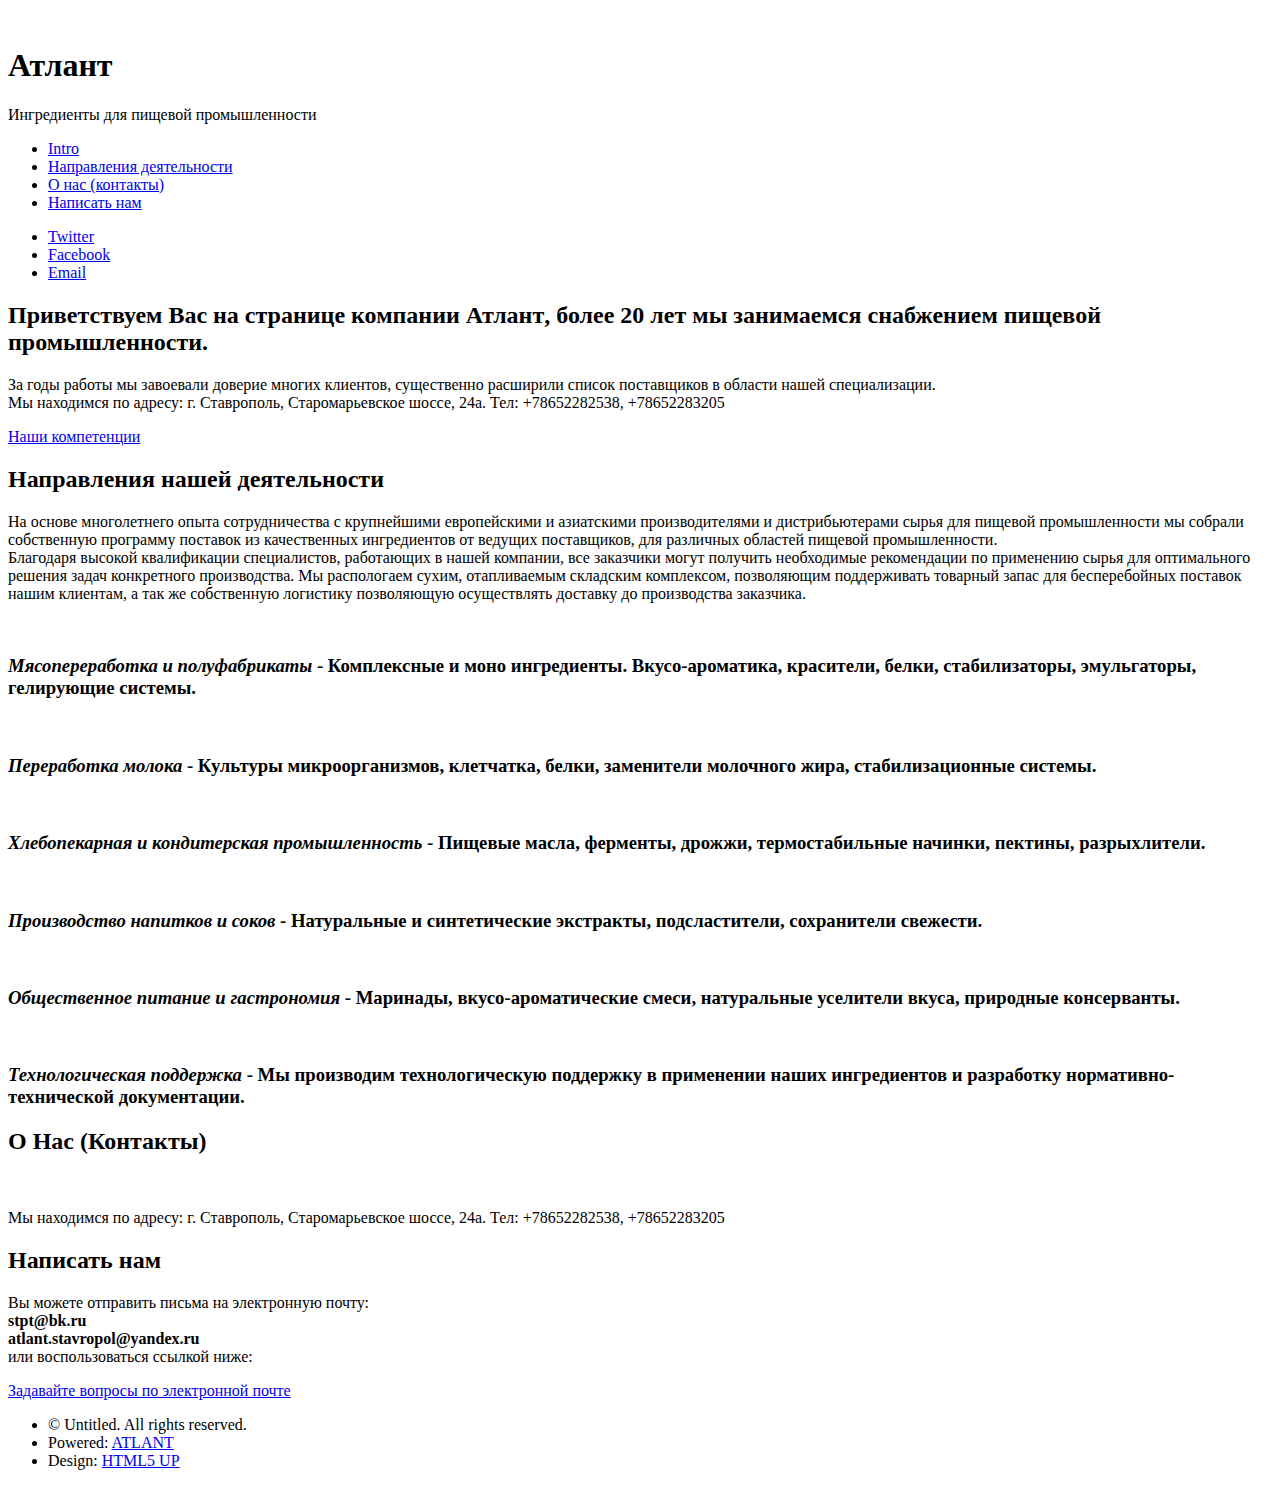
==== index.html @ 6da7e148 "update index.html_3" ====
<!DOCTYPE HTML>
<!--
	Prologue by HTML5 
-->
<html>

<head>
    <title>Атлант - специи и ингредиенты</title>
    <meta name="yandex-verification" content="48457ad0f4f4fd58" />
    <meta charset="utf-8" />	
    <meta name="viewport" content="width=device-width, initial-scale=1, user-scalable=no" />
    <link rel="stylesheet" href="assets/css/main.css" />	
</head>

<body class="is-preload">

    <!-- Header -->
    <div id="header">

        <div class="top">

            <!-- Logo -->
            <div id="logo">
                <span class="image avatar48"><img src="images/avatar.png
                    " alt="" /></span>
                <h1 id="title">Атлант</h1>
                <p>Ингредиенты для пищевой промышленности</p>
            </div>

            <!-- Nav -->
            <nav id="nav">
                <ul>
                    <li><a href="#top" id="top-link"><span class="icon solid fa-home">Intro</span></a></li>
                    <li><a href="#portfolio" id="portfolio-link"><span class="icon solid fa-th">Направления деятельности</span></a></li>
                    <li><a href="#about" id="about-link"><span class="icon solid fa-user">О нас (контакты)</span></a></li>
                    <li><a href="#contact" id="contact-link"><span class="icon solid fa-envelope">Написать нам </span></a></li>
                </ul>
            </nav>

        </div>

        <div class="bottom">

            <!-- Social Icons -->
            <ul class="icons">
                <li><a href="#" class="icon brands fa-twitter"><span class="label">Twitter</span></a></li>
                <li><a href="#" class="icon brands fa-facebook-f"><span class="label">Facebook</span></a></li>
                <li><a href="#" class="icon solid fa-envelope"><span class="label">Email</span></a></li>
            </ul>

        </div>

    </div>

    <!-- Main -->
    <div id="main">

        <!-- Intro -->
        <section id="top" class="one dark cover">
            <div class="container">

                <header>
                    <h2 class="alt">Приветствуем Вас на странице компании <strong>Атлант</strong>, более 20 лет мы занимаемся снабжением пищевой промышленности. <br /> </h2>
                    <p>За годы работы мы завоевали доверие многих клиентов, существенно расширили список поставщиков в области нашей специализации.<br /> Мы находимся по адресу: г. Ставрополь, Старомарьевское шоссе, 24а. Тел: +78652282538, +78652283205 </p>
                </header>

                <footer>
                    <a href="#portfolio" class="button scrolly">Наши компетенции</a>
                </footer>

            </div>
        </section>

        <!-- Portfolio -->
        <section id="portfolio" class="two">
            <div class="container">

                <header>
                    <h2>Направления нашей деятельности</h2>
                </header>

                <p>На основе многолетнего опыта сотрудничества с крупнейшими европейскими и азиатскими производителями и дистрибьютерами сырья для пищевой промышленности мы собрали собственную программу поставок из качественных ингредиентов от ведущих поставщиков,
                    для различных областей пищевой промышленности.<br /> Благодаря высокой квалификации специалистов, работающих в нашей компании, все заказчики могут получить необходимые рекомендации по применению сырья для оптимального решения задач
                    конкретного производства. Мы распологаем сухим, отапливаемым складским комплексом, позволяющим поддерживать товарный запас для бесперебойных поставок нашим клиентам, а так же собственную логистику позволяющую осуществлять доставку
                    до производства заказчика.
                </p>

                <div class="row">
                    <div class="col-4 col-12-mobile">
                        <article class="item">
                            <a href="#" class="image fit"><img src="images/pic02.jpg" alt="" /></a>
                            <header>
                                <h3><i> <b>Мясопереработка и полуфабрикаты </b></i> - Комплексные и моно ингредиенты. Вкусо-ароматика, красители, белки, стабилизаторы, эмульгаторы, гелирующие системы.</h3>
                            </header>
                        </article>
                        <article class="item">
                            <a href="#" class="image fit"><img src="images/pic03.png" alt="" /></a>
                            <header>
                                <h3><i> <b>Переработка молока </b></i> - Культуры микроорганизмов, клетчатка, белки, заменители молочного жира, стабилизационные системы.</h3>
                            </header>
                        </article>
                    </div>
                    <div class="col-4 col-12-mobile">
                        <article class="item">
                            <a href="#" class="image fit"><img src="images/pic04.jpg" alt="" /></a>
                            <header>
                                <h3><i> <b>Хлебопекарная и кондитерская промышленность </b></i> - Пищевые масла, ферменты, дрожжи, термостабильные начинки, пектины, разрыхлители.</h3>
                            </header>
                        </article>
                        <article class="item">
                            <a href="#" class="image fit"><img src="images/pic05.jpg" alt="" /></a>
                            <header>
                                <h3><i> <b>Производство напитков и соков</b></i> - Натуральные и синтетические экстракты, подсластители, сохранители свежести.</h3>
                            </header>
                        </article>
                    </div>
                    <div class="col-4 col-12-mobile">
                        <article class="item">
                            <a href="#" class="image fit"><img src="images/pic06.jpg" alt="" /></a>
                            <header>
                                <h3><i> <b>Общественное питание и гастрономия</b></i> - Маринады, вкусо-ароматические смеси, натуральные уселители вкуса, природные консерванты.</h3>
                            </header>
                        </article>
                        <article class="item">
                            <a href="#" class="image fit"><img src="images/pic07.jpg" alt="" /></a>
                            <header>
                                <h3><i> <b>Технологическая поддержка </b></i> - Мы производим технологическую поддержку в применении наших ингредиентов и разработку нормативно-технической документации.</h3>
                            </header>
                        </article>
                    </div>
                </div>

            </div>
        </section>

        <!-- About Me -->
        <section id="about" class="three">
            <div class="container">

                <header>
                    <h2>О Нас (Контакты)</h2>
                </header>

                <a href="#" class="image featured"><img src="images/pic08.png" alt="" /></a>

                <p>Мы находимся по адресу: г. Ставрополь, Старомарьевское шоссе, 24а. Тел: +78652282538, +78652283205 </p>

            </div>
        </section>

        <!-- Contact -->
        <section id="contact" class="four">
            <div class="container">

                <header>
                    <h2>Написать нам </h2>
                </header>

                <p>Вы можете отправить письма на электронную почту: <br /> <strong>stpt@bk.ru</strong> <br />
                    <strong>atlant.stavropol@yandex.ru</strong> <br /> или воспользоваться ссылкой ниже:
                </p>

                <body>
                    <p><a href="mailto:atlant.stavropol@yandex.ru">Задавайте вопросы по электронной почте</a></p>
                </body>
            </div>
        </section>

    </div>

    <!-- Footer -->
    <div id="footer">

        <!-- Copyright -->
        <ul class="copyright">
            <li>&copy; Untitled. All rights reserved.</li>
            <li>Powered: <a href="mailto:atlant.stavropol@yandex.ru">ATLANT</a></li>
            <li>Design: <a href="http://html5up.net">HTML5 UP</a></li>
        </ul>

    </div>

    <!-- Scripts -->
    <script src="assets/js/jquery.min.js"></script>
    <script src="assets/js/jquery.scrolly.min.js"></script>
    <script src="assets/js/jquery.scrollex.min.js"></script>
    <script src="assets/js/browser.min.js"></script>
    <script src="assets/js/breakpoints.min.js"></script>
    <script src="assets/js/util.js"></script>
    <script src="assets/js/main.js"></script>

</body>

</html>
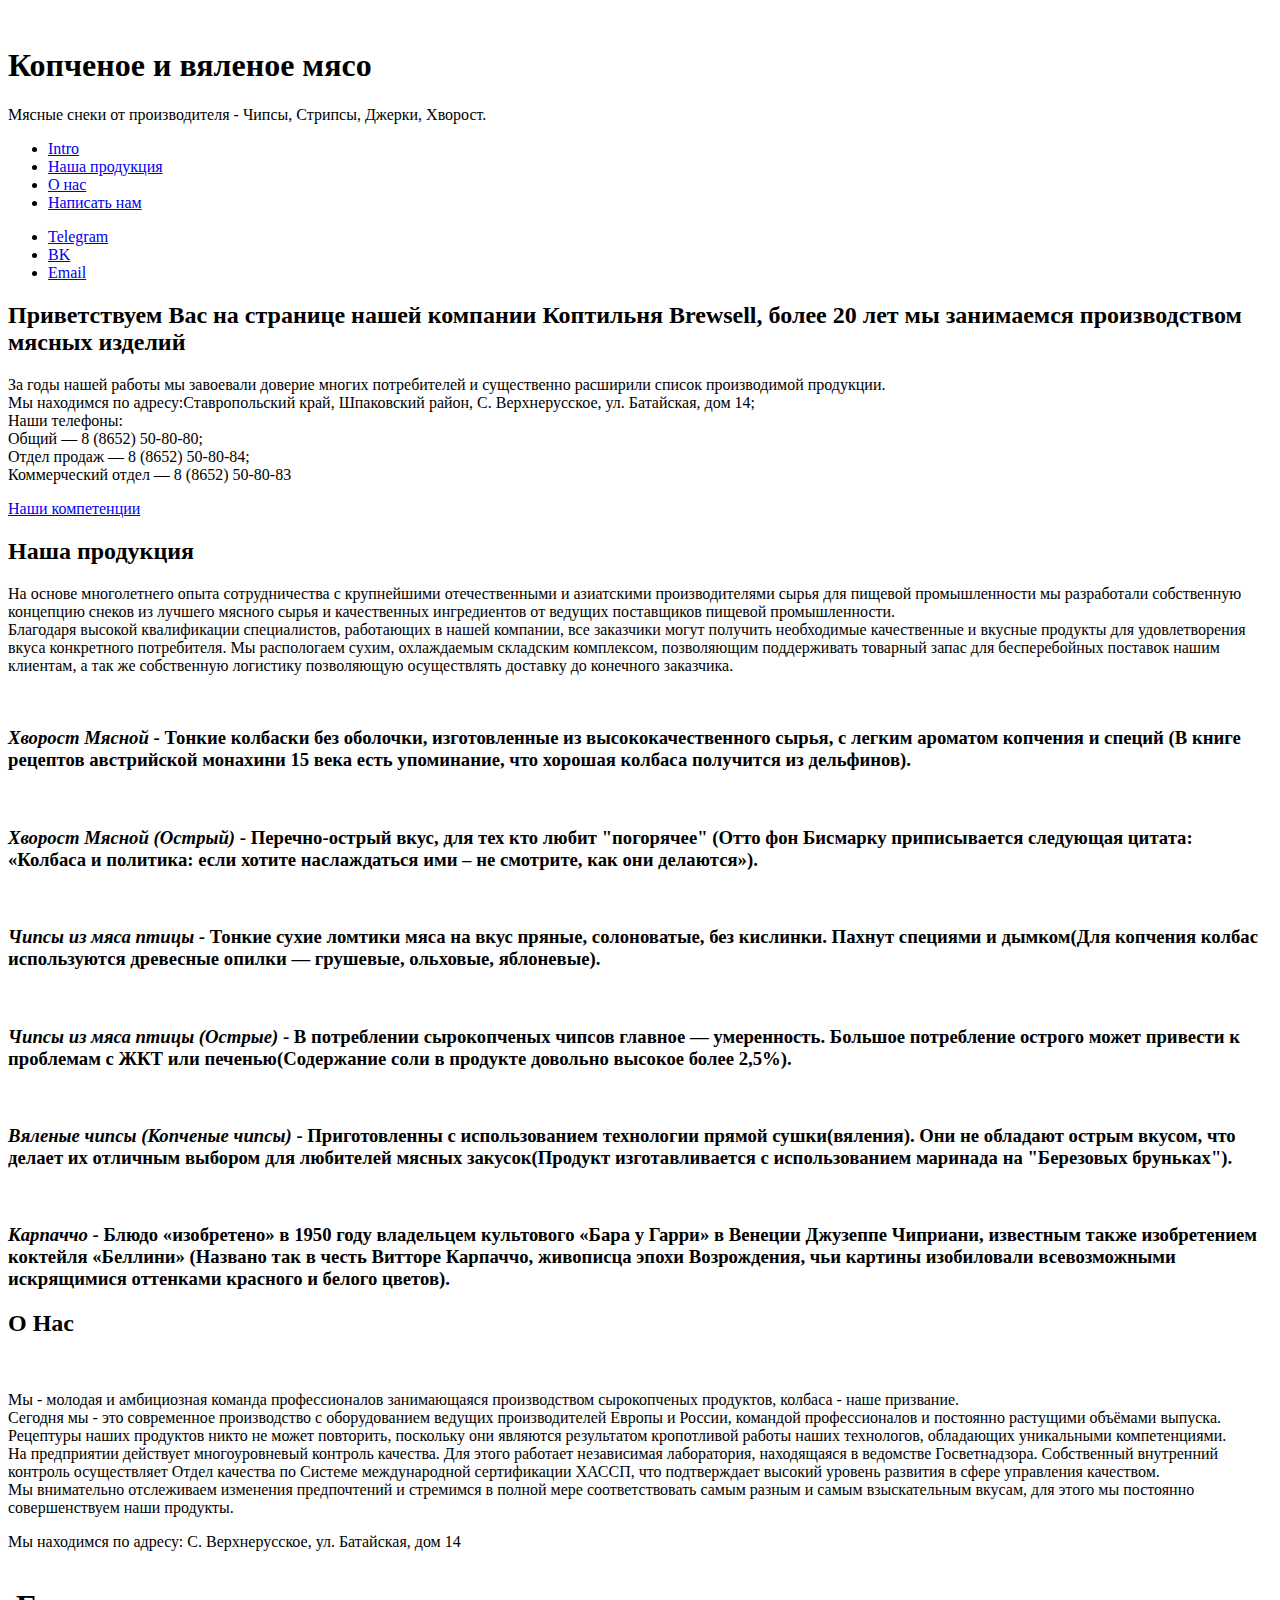
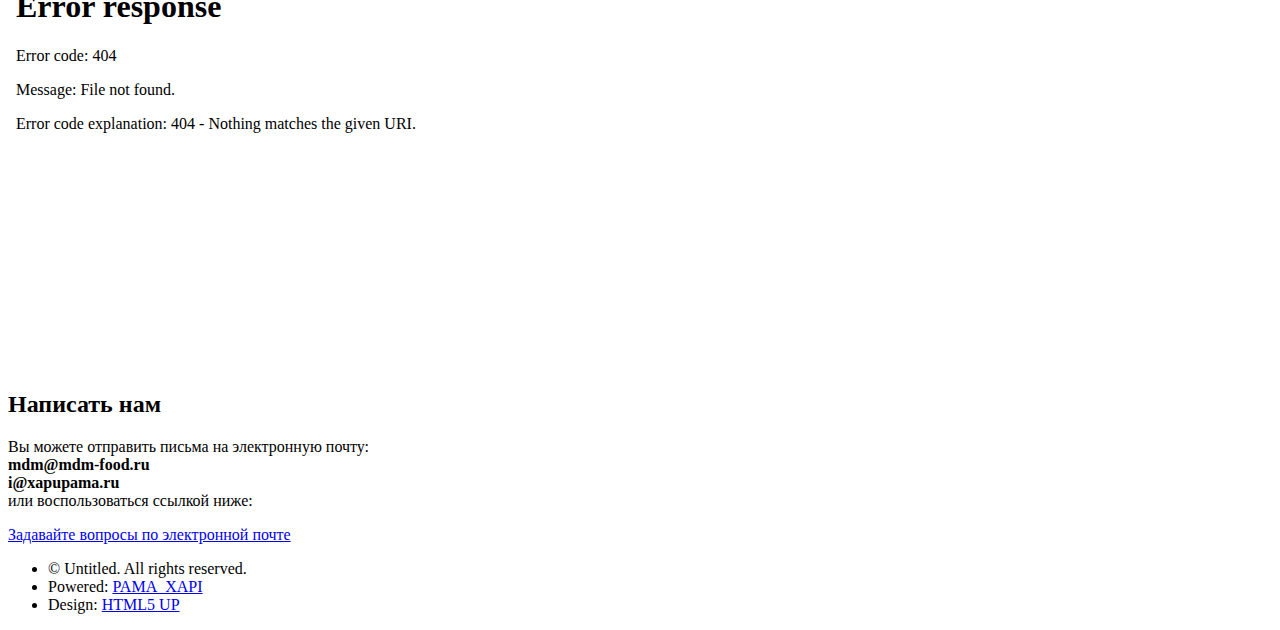
==== commit d42ed971: "123" ====
--- a/index.html
+++ b/index.html
@@ -5,7 +5,8 @@
 <html>
 
 <head>
-    <title>Атлант - специи и ингредиенты</title>
+    <title>Мясные снеки от производителя - Чипсы, Стрипсы, Джерки, Хворост. 
+    </title>
     <meta name="yandex-verification" content="48457ad0f4f4fd58" />
     <meta charset="utf-8" />	
     <meta name="viewport" content="width=device-width, initial-scale=1, user-scalable=no" />
@@ -21,18 +22,16 @@
 
             <!-- Logo -->
             <div id="logo">
-                <span class="image avatar48"><img src="images/avatar.png
-                    " alt="" /></span>
-                <h1 id="title">Атлант</h1>
-                <p>Ингредиенты для пищевой промышленности</p>
-            </div>
-
+                <span class="image avatar48"><img src="images/avatar.jpeg" alt="" /></span>
+                <h1 id="title">Копченое и вяленое мясо</h1>
+                <p>Мясные снеки от производителя - Чипсы, Стрипсы, Джерки, Хворост.</p>
+            </div>
             <!-- Nav -->
             <nav id="nav">
                 <ul>
                     <li><a href="#top" id="top-link"><span class="icon solid fa-home">Intro</span></a></li>
-                    <li><a href="#portfolio" id="portfolio-link"><span class="icon solid fa-th">Направления деятельности</span></a></li>
-                    <li><a href="#about" id="about-link"><span class="icon solid fa-user">О нас (контакты)</span></a></li>
+                    <li><a href="#portfolio" id="portfolio-link"><span class="icon solid fa-th">Наша продукция</span></a></li>
+                    <li><a href="#about" id="about-link"><span class="icon solid fa-user">О нас</span></a></li>
                     <li><a href="#contact" id="contact-link"><span class="icon solid fa-envelope">Написать нам </span></a></li>
                 </ul>
             </nav>
@@ -43,8 +42,8 @@
 
             <!-- Social Icons -->
             <ul class="icons">
-                <li><a href="#" class="icon brands fa-twitter"><span class="label">Twitter</span></a></li>
-                <li><a href="#" class="icon brands fa-facebook-f"><span class="label">Facebook</span></a></li>
+                <li><a href="#" class="icon brands fa-twitter"><span class="label">Telegram</span></a></li>
+                <li><a href="#" class="icon brands fa-facebook-f"><span class="label">BK</span></a></li>
                 <li><a href="#" class="icon solid fa-envelope"><span class="label">Email</span></a></li>
             </ul>
 
@@ -60,8 +59,12 @@
             <div class="container">
 
                 <header>
-                    <h2 class="alt">Приветствуем Вас на странице компании <strong>Атлант</strong>, более 20 лет мы занимаемся снабжением пищевой промышленности. <br /> </h2>
-                    <p>За годы работы мы завоевали доверие многих клиентов, существенно расширили список поставщиков в области нашей специализации.<br /> Мы находимся по адресу: г. Ставрополь, Старомарьевское шоссе, 24а. Тел: +78652282538, +78652283205 </p>
+                    <h2 class="alt">Приветствуем Вас на странице нашей компании <strong>Коптильня Brewsell</strong>, более 20 лет мы занимаемся производством мясных изделий <br /> </h2>
+                    <p>За годы нашей работы мы завоевали доверие многих потребителей и существенно расширили список производимой продукции.<br /> Мы находимся по адресу:Ставропольский край, Шпаковский район, С. Верхнерусское, ул. Батайская, дом 14;  
+                        <br> Наши телефоны: 
+                        <br> Общий — 8 (8652) 50-80-80; 
+                        <br> Отдел продаж — 8 (8652) 50-80-84; 
+                        <br> Коммерческий отдел — 8 (8652) 50-80-83 </p>
                 </header>
 
                 <footer>
@@ -76,55 +79,56 @@
             <div class="container">
 
                 <header>
-                    <h2>Направления нашей деятельности</h2>
-                </header>
-
-                <p>На основе многолетнего опыта сотрудничества с крупнейшими европейскими и азиатскими производителями и дистрибьютерами сырья для пищевой промышленности мы собрали собственную программу поставок из качественных ингредиентов от ведущих поставщиков,
-                    для различных областей пищевой промышленности.<br /> Благодаря высокой квалификации специалистов, работающих в нашей компании, все заказчики могут получить необходимые рекомендации по применению сырья для оптимального решения задач
-                    конкретного производства. Мы распологаем сухим, отапливаемым складским комплексом, позволяющим поддерживать товарный запас для бесперебойных поставок нашим клиентам, а так же собственную логистику позволяющую осуществлять доставку
-                    до производства заказчика.
+                    <h2>Наша продукция</h2>
+                </header>
+
+                <p>На основе многолетнего опыта сотрудничества с крупнейшими отечественными и азиатскими производителями сырья для пищевой промышленности мы разработали собственную концепцию снеков из лучшего мясного сырья и  
+                    качественных ингредиентов от ведущих поставщиков пищевой промышленности.<br /> Благодаря высокой квалификации специалистов, работающих в нашей компании, все заказчики могут получить необходимые качественные и вкусные продукты для удовлетворения вкуса
+                    конкретного потребителя. Мы распологаем сухим, охлаждаемым складским комплексом, позволяющим поддерживать товарный запас для бесперебойных поставок нашим клиентам, а так же собственную логистику позволяющую осуществлять доставку
+                    до конечного заказчика.
                 </p>
 
                 <div class="row">
                     <div class="col-4 col-12-mobile">
                         <article class="item">
-                            <a href="#" class="image fit"><img src="images/pic02.jpg" alt="" /></a>
-                            <header>
-                                <h3><i> <b>Мясопереработка и полуфабрикаты </b></i> - Комплексные и моно ингредиенты. Вкусо-ароматика, красители, белки, стабилизаторы, эмульгаторы, гелирующие системы.</h3>
-                            </header>
-                        </article>
-                        <article class="item">
-                            <a href="#" class="image fit"><img src="images/pic03.png" alt="" /></a>
-                            <header>
-                                <h3><i> <b>Переработка молока </b></i> - Культуры микроорганизмов, клетчатка, белки, заменители молочного жира, стабилизационные системы.</h3>
+                            <a href="#" class="image fit"><img src="images/pic02.jpeg" alt="" /></a>
+                            <header>
+                                <h3><i> <b>Хворост Мясной </b></i> - Тонкие колбаски без оболочки, изготовленные из высококачественного сырья, с легким ароматом копчения и специй (В книге рецептов австрийской монахини 15 века есть упоминание, что хорошая колбаса получится из дельфинов).</h3>
+                            </header>
+                        </article>
+                        <article class="item">
+                            <a href="#" class="image fit"><img src="images/pic03.jpeg" alt="" /></a>
+                            <header>
+                                <h3><i> <b>Хворост Мясной (Острый)</b></i> - Перечно-острый вкус, для тех кто любит "погорячее" (Отто фон Бисмарку приписывается следующая цитата: «Колбаса и политика: если хотите наслаждаться ими – не смотрите, как они делаются»).</h3>
                             </header>
                         </article>
                     </div>
                     <div class="col-4 col-12-mobile">
                         <article class="item">
-                            <a href="#" class="image fit"><img src="images/pic04.jpg" alt="" /></a>
-                            <header>
-                                <h3><i> <b>Хлебопекарная и кондитерская промышленность </b></i> - Пищевые масла, ферменты, дрожжи, термостабильные начинки, пектины, разрыхлители.</h3>
-                            </header>
-                        </article>
-                        <article class="item">
-                            <a href="#" class="image fit"><img src="images/pic05.jpg" alt="" /></a>
-                            <header>
-                                <h3><i> <b>Производство напитков и соков</b></i> - Натуральные и синтетические экстракты, подсластители, сохранители свежести.</h3>
+                            <a href="#" class="image fit"><img src="images/pic04.jpeg" alt="" /></a>
+                            <header>
+                                <h3><i> <b>Чипсы из мяса птицы </b></i> - Тонкие сухие ломтики мяса на вкус пряные, солоноватые, без кислинки. Пахнут специями и дымком(Для копчения колбас используются древесные опилки — грушевые, ольховые, яблоневые).
+</h3>
+                            </header>
+                        </article>
+                        <article class="item">
+                            <a href="#" class="image fit"><img src="images/pic05.jpeg" alt="" /></a>
+                            <header>
+                                <h3><i> <b>Чипсы из мяса птицы (Острые)</b></i> - В потреблении сырокопченых чипсов главное — умеренность. Большое потребление острого может привести к проблемам с ЖКТ или печенью(Содержание соли в продукте довольно высокое более 2,5%).</h3>
                             </header>
                         </article>
                     </div>
                     <div class="col-4 col-12-mobile">
                         <article class="item">
-                            <a href="#" class="image fit"><img src="images/pic06.jpg" alt="" /></a>
-                            <header>
-                                <h3><i> <b>Общественное питание и гастрономия</b></i> - Маринады, вкусо-ароматические смеси, натуральные уселители вкуса, природные консерванты.</h3>
+                            <a href="#" class="image fit"><img src="images/pic06.jpeg" alt="" /></a>
+                            <header>
+                                <h3><i> <b>Вяленые чипсы (Копченые чипсы)</b></i> - Приготовленны с использованием технологии прямой сушки(вяления). Они не обладают острым вкусом, что делает их отличным выбором для любителей мясных закусок(Продукт изготавливается с использованием маринада на "Березовых бруньках").</h3>
                             </header>
                         </article>
                         <article class="item">
                             <a href="#" class="image fit"><img src="images/pic07.jpg" alt="" /></a>
                             <header>
-                                <h3><i> <b>Технологическая поддержка </b></i> - Мы производим технологическую поддержку в применении наших ингредиентов и разработку нормативно-технической документации.</h3>
+                                <h3><i> <b>Карпаччо </b></i> - Блюдо «изобретено» в 1950 году владельцем культового «Бара у Гарри» в Венеции Джузеппе Чиприани, известным также изобретением коктейля «Беллини» (Hазвано так в честь Витторе Карпаччо, живописца эпохи Возрождения, чьи картины изобиловали всевозможными искрящимися оттенками красного и белого цветов).</h3>
                             </header>
                         </article>
                     </div>
@@ -138,13 +142,24 @@
             <div class="container">
 
                 <header>
-                    <h2>О Нас (Контакты)</h2>
-                </header>
-
-                <a href="#" class="image featured"><img src="images/pic08.png" alt="" /></a>
-
-                <p>Мы находимся по адресу: г. Ставрополь, Старомарьевское шоссе, 24а. Тел: +78652282538, +78652283205 </p>
-
+                    <h2>О Нас</h2>
+                </header>
+
+                <a href="#" class="image featured"><img src="images/pic08.jpeg" alt="" /></a>
+
+                <p>Мы - молодая и амбициозная команда профессионалов занимающаяся производством сырокопченых продуктов, колбаса - наше призвание.
+                    <br /> Сегодня мы - это современное производство с оборудованием ведущих производителей Европы и России, командой профессионалов
+                    и постоянно растущими объёмами выпуска. Рецептуры наших продуктов никто не может повторить, поскольку они являются
+                    результатом кропотливой работы наших технологов, обладающих уникальными компетенциями.
+                    <br /> На предприятии действует многоуровневый контроль качества. Для этого работает независимая лаборатория, находящаяся в ведомстве Госветнадзора.
+                    Собственный внутренний контроль осуществляет Отдел качества по Системе международной сертификации ХАССП, что подтверждает высокий уровень
+                    развития в сфере управления качеством.
+                    <br /> Мы внимательно отслеживаем изменения предпочтений и стремимся в полной мере соответствовать самым разным и самым взыскательным вкусам,
+                    для этого мы постоянно совершенствуем наши продукты.
+                </p>
+                 <p>Мы находимся по адресу: С. Верхнерусское, ул. Батайская, дом 14</p>
+		<!-- link to map -->  
+                <iframe src="images/pic09.png" width="560" height="400" frameborder="0"></iframe>
             </div>
         </section>
 
@@ -156,12 +171,12 @@
                     <h2>Написать нам </h2>
                 </header>
 
-                <p>Вы можете отправить письма на электронную почту: <br /> <strong>stpt@bk.ru</strong> <br />
-                    <strong>atlant.stavropol@yandex.ru</strong> <br /> или воспользоваться ссылкой ниже:
+                <p>Вы можете отправить письма на электронную почту: <br /> <strong>mdm@mdm-food.ru</strong> <br />
+                    <strong>i@xapupama.ru</strong> <br /> или воспользоваться ссылкой ниже:
                 </p>
 
                 <body>
-                    <p><a href="mailto:atlant.stavropol@yandex.ru">Задавайте вопросы по электронной почте</a></p>
+                    <p><a href="mailto:i@xapupama.ru">Задавайте вопросы по электронной почте</a></p>
                 </body>
             </div>
         </section>
@@ -174,7 +189,7 @@
         <!-- Copyright -->
         <ul class="copyright">
             <li>&copy; Untitled. All rights reserved.</li>
-            <li>Powered: <a href="mailto:atlant.stavropol@yandex.ru">ATLANT</a></li>
+            <li>Powered: <a href="mailto:i@xapupama.ru">PAMA_XAPI</a></li>
             <li>Design: <a href="http://html5up.net">HTML5 UP</a></li>
         </ul>
 
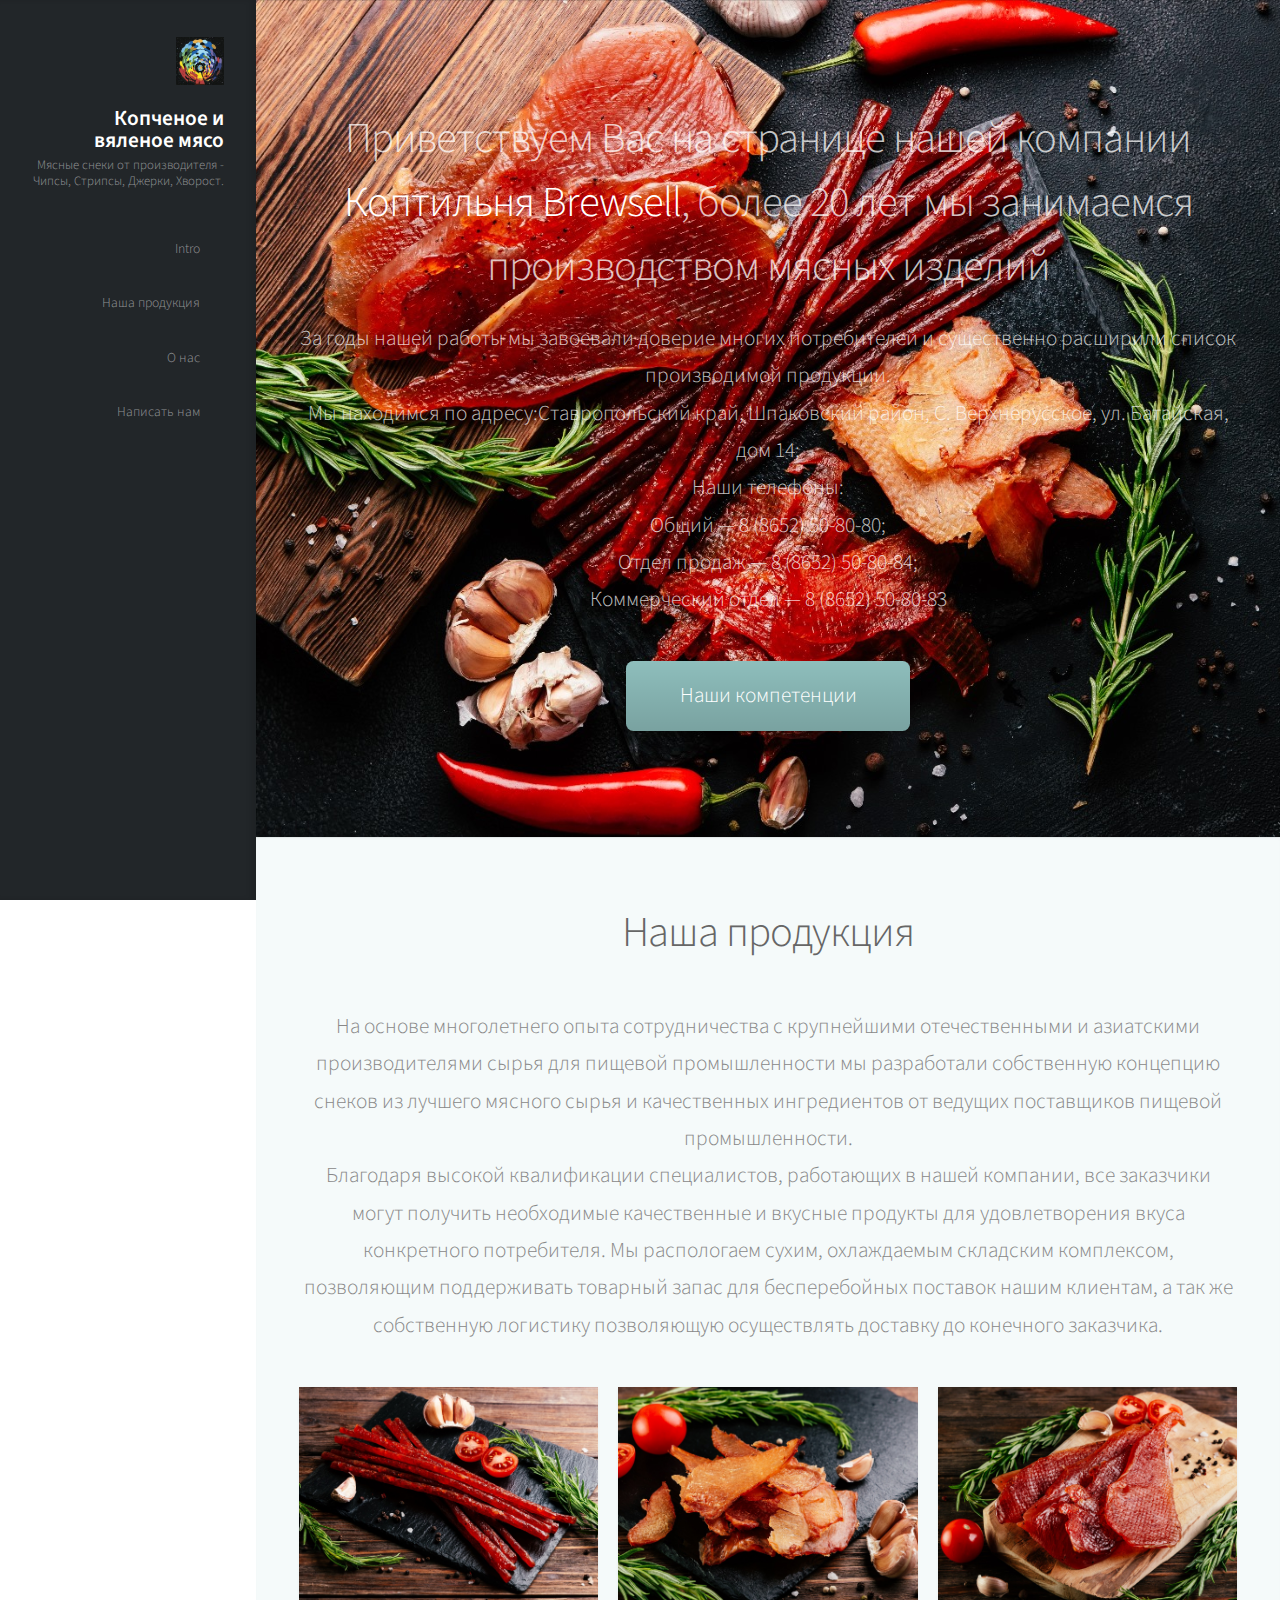
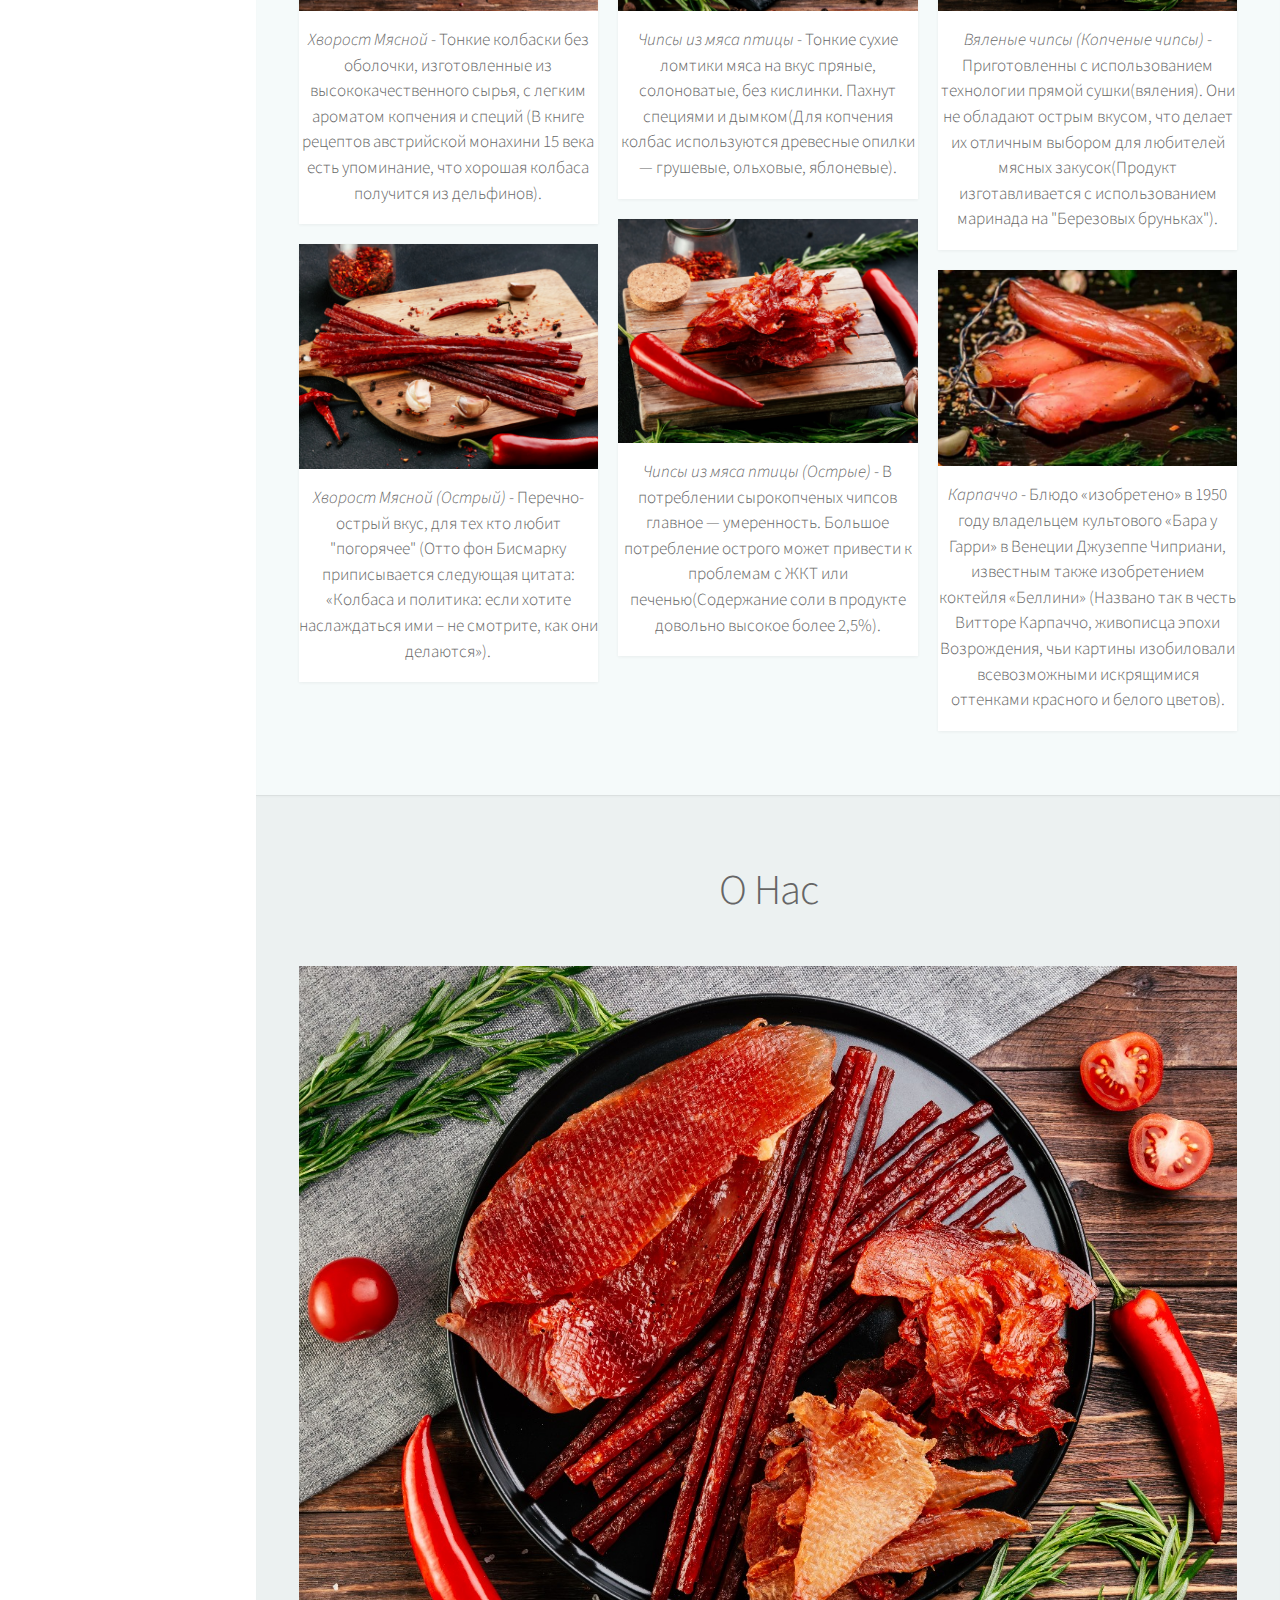
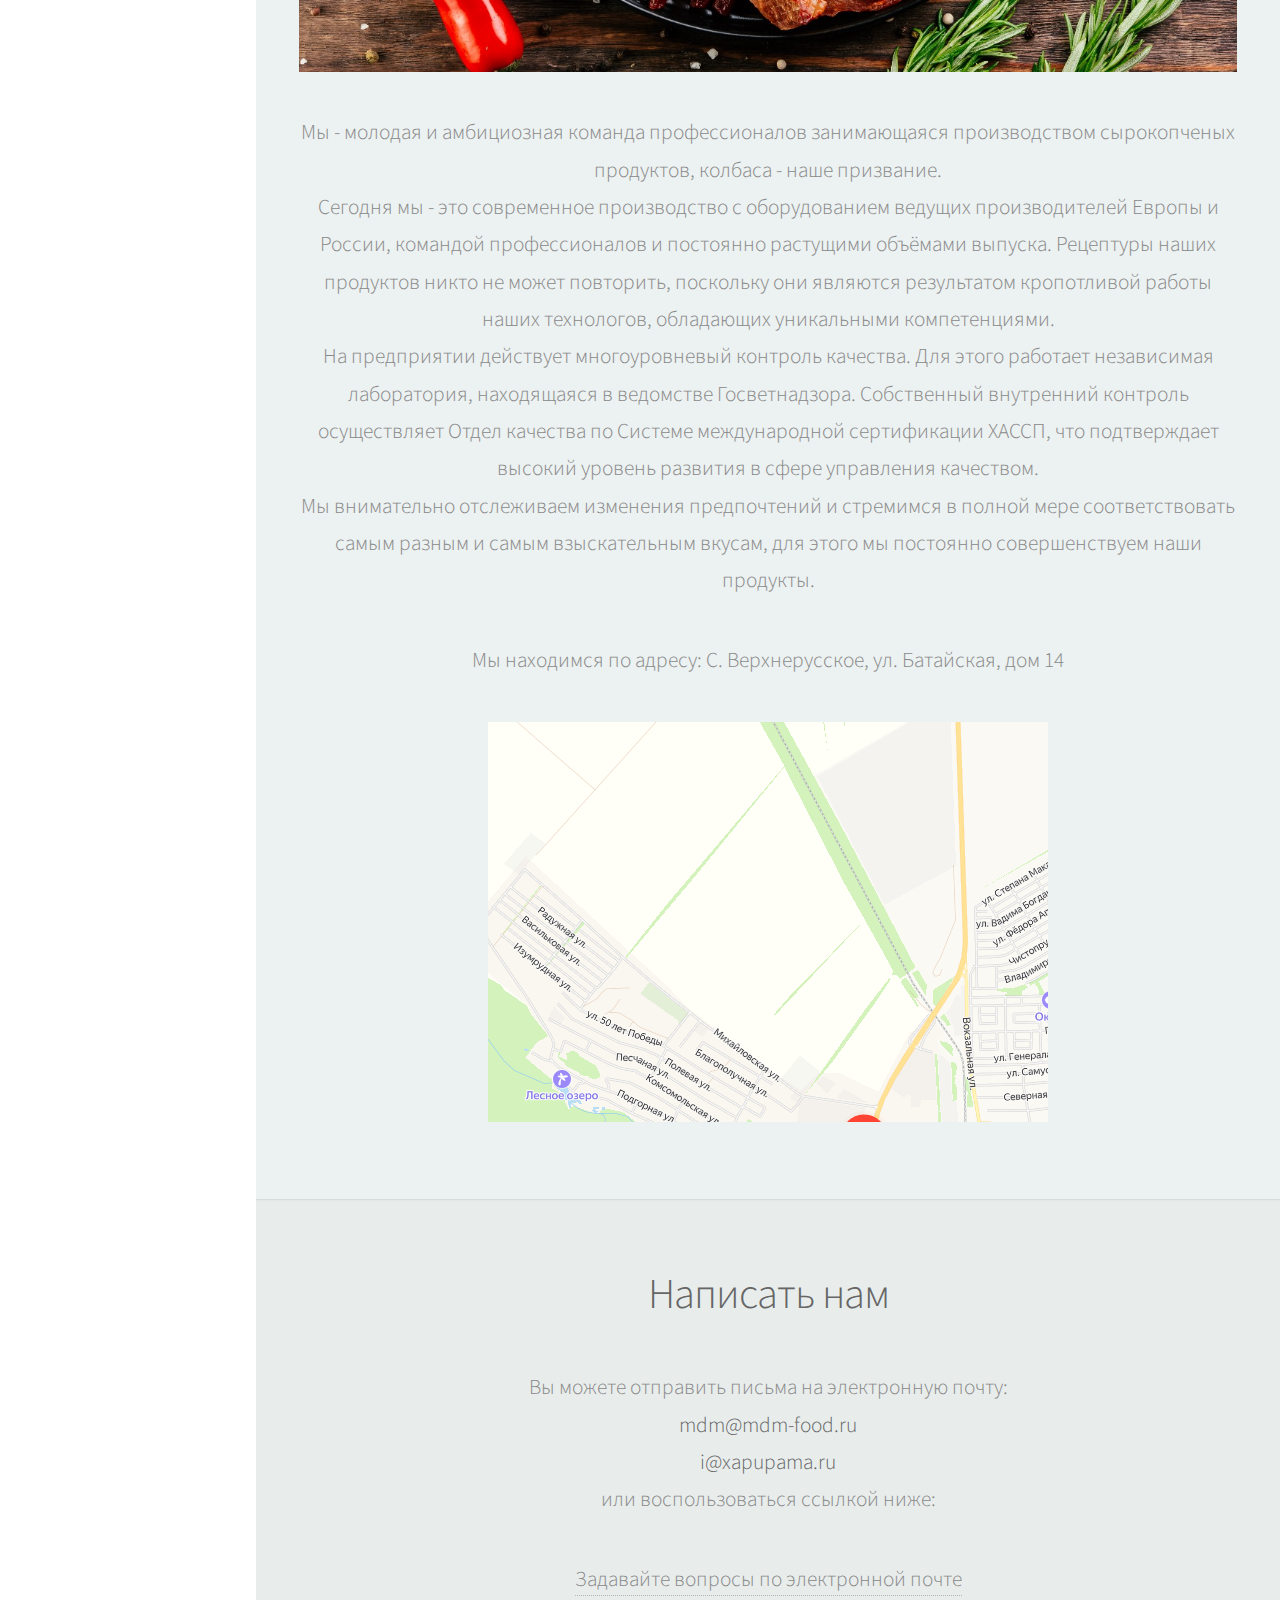
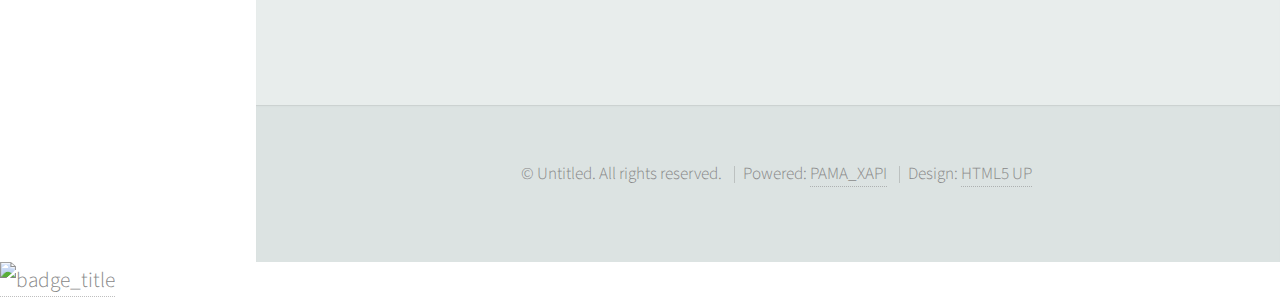
==== commit 43abc0fd: "telegram" ====
--- a/index.html
+++ b/index.html
@@ -42,7 +42,7 @@
 
             <!-- Social Icons -->
             <ul class="icons">
-                <li><a href="#" class="icon brands fa-twitter"><span class="label">Telegram</span></a></li>
+                <li><a href="#" class="icon brands fa-telegram"><span class="label">Telegram</span></a></li>
                 <li><a href="#" class="icon brands fa-facebook-f"><span class="label">BK</span></a></li>
                 <li><a href="#" class="icon solid fa-envelope"><span class="label">Email</span></a></li>
             </ul>
@@ -199,7 +199,9 @@
     <script src="assets/js/jquery.min.js"></script>
     <script src="assets/js/jquery.scrolly.min.js"></script>
     <script src="assets/js/jquery.scrollex.min.js"></script>
-    <script src="assets/js/browser.min.js"></script>
+    <script src="assets/js/browser.min.js"></script><a href="https://marketplace.visualstudio.com/items?itemName=publishername.extensionname">
+        <img src="https://vsmarketplacebadges.dev/badge_title/publishername.extensionname.svg" alt="badge_title">
+    </a>
     <script src="assets/js/breakpoints.min.js"></script>
     <script src="assets/js/util.js"></script>
     <script src="assets/js/main.js"></script>
--- a/assets/css/main.css
+++ b/assets/css/main.css
@@ -0,0 +1,2633 @@
+@import url("fontawesome-all.min.css");
+@import url("https://fonts.googleapis.com/css?family=Source+Sans+Pro:300,300italic,400,600");
+
+/*
+	Prologue by HTML5 UP
+	html5up.net | @ajlkn
+	Free for personal and commercial use under the CCA 3.0 license (html5up.net/license)
+*/
+
+html, body, div, span, applet, object,
+iframe, h1, h2, h3, h4, h5, h6, p, blockquote,
+pre, a, abbr, acronym, address, big, cite,
+code, del, dfn, em, img, ins, kbd, q, s, samp,
+small, strike, strong, sub, sup, tt, var, b,
+u, i, center, dl, dt, dd, ol, ul, li, fieldset,
+form, label, legend, table, caption, tbody,
+tfoot, thead, tr, th, td, article, aside,
+canvas, details, embed, figure, figcaption,
+footer, header, hgroup, menu, nav, output, ruby,
+section, summary, time, mark, audio, video {
+	margin: 0;
+	padding: 0;
+	border: 0;
+	font-size: 100%;
+	font: inherit;
+	vertical-align: baseline;}
+
+article, aside, details, figcaption, figure,
+footer, header, hgroup, menu, nav, section {
+	display: block;}
+
+body {
+	line-height: 1;
+}
+
+ol, ul {
+	list-style: none;
+}
+
+blockquote, q {
+	quotes: none;
+}
+
+	blockquote:before, blockquote:after, q:before, q:after {
+		content: '';
+		content: none;
+	}
+
+table {
+	border-collapse: collapse;
+	border-spacing: 0;
+}
+
+body {
+	-webkit-text-size-adjust: none;
+}
+
+mark {
+	background-color: transparent;
+	color: inherit;
+}
+
+input::-moz-focus-inner {
+	border: 0;
+	padding: 0;
+}
+
+input, select, textarea {
+	-moz-appearance: none;
+	-webkit-appearance: none;
+	-ms-appearance: none;
+	appearance: none;
+}
+
+/* Basic */
+
+	html {
+		box-sizing: border-box;
+	}
+
+	*, *:before, *:after {
+		box-sizing: inherit;
+	}
+
+	body {
+		background: #fff;
+		font-family: 'Source Sans Pro', sans-serif;
+		font-size: 19pt;
+		font-weight: 300;
+		line-height: 1.75em;
+		color: #888;
+	}
+
+		body.is-preload *, body.is-preload *:before, body.is-preload *:after {
+			-moz-animation: none !important;
+			-webkit-animation: none !important;
+			-ms-animation: none !important;
+			animation: none !important;
+			-moz-transition: none !important;
+			-webkit-transition: none !important;
+			-ms-transition: none !important;
+			transition: none !important;
+		}
+
+	input, textarea, select {
+		font-family: 'Source Sans Pro', sans-serif;
+		font-size: 19pt;
+		font-weight: 300;
+		line-height: 1.75em;
+		color: #888;
+	}
+
+	h1, h2, h3, h4, h5, h6 {
+		font-weight: 300;
+		color: #666;
+		line-height: 1.5em;
+	}
+
+	h1 a, h2 a, h3 a, h4 a, h5 a, h6 a {
+		color: inherit;
+		text-decoration: none;
+	}
+
+		h1 a strong, h2 a strong, h3 a strong, h4 a strong, h5 a strong, h6 a strong {
+			color: #333;
+		}
+
+	h2 {
+		font-size: 2em;
+		letter-spacing: -1px;
+	}
+
+		h2.alt {
+			color: #888;
+		}
+
+			h2.alt strong {
+				color: #666;
+			}
+
+	h3 {
+		font-size: 1.5em;
+	}
+
+	header {
+		margin: 0 0 2em 0;
+	}
+
+		header > p {
+			margin: 1em 0 0 0;
+		}
+
+	footer {
+		margin: 2em 0 0 0;
+	}
+
+	strong, b {
+		font-weight: 300;
+		color: #666;
+	}
+
+	em, i {
+		font-style: italic;
+	}
+
+	a {
+		text-decoration: none;
+		color: inherit;
+		border-bottom: dotted 1px rgba(128, 128, 128, 0.5);
+		-moz-transition: color 0.35s ease-in-out, border-bottom-color 0.35s ease-in-out;
+		-webkit-transition: color 0.35s ease-in-out, border-bottom-color 0.35s ease-in-out;
+		-ms-transition: color 0.35s ease-in-out, border-bottom-color 0.35s ease-in-out;
+		transition: color 0.35s ease-in-out, border-bottom-color 0.35s ease-in-out;
+		outline: 0;
+	}
+
+		a:hover {
+			color: #E27689;
+			border-bottom-color: rgba(255, 255, 255, 0);
+		}
+
+	sub {
+		position: relative;
+		top: 0.5em;
+		font-size: 0.8em;
+	}
+
+	sup {
+		position: relative;
+		top: -0.5em;
+		font-size: 0.8em;
+	}
+
+	hr {
+		border: 0;
+		border-top: solid 1px #ddd;
+	}
+
+	blockquote {
+		border-left: solid 0.5em #ddd;
+		padding: 1em 0 1em 2em;
+		font-style: italic;
+	}
+
+	p, ul, ol, dl, table {
+		margin-bottom: 2em;
+	}
+
+	br.clear {
+		clear: both;
+	}
+
+/* Container */
+
+	.container {
+		margin: 0 auto;
+		max-width: 100%;
+		width: 1400px;
+	}
+
+		@media screen and (min-width: 961px) and (max-width: 1880px) {
+
+			.container {
+				width: 1200px;
+			}
+
+		}
+
+		@media screen and (min-width: 961px) and (max-width: 1620px) {
+
+			.container {
+				width: 960px;
+			}
+
+		}
+
+		@media screen and (min-width: 961px) and (max-width: 1320px) {
+
+			.container {
+				width: 100%;
+			}
+
+		}
+
+		@media screen and (max-width: 960px) {
+
+			.container {
+				width: 100%;
+			}
+
+		}
+
+		@media screen and (max-width: 736px) {
+
+			.container {
+				width: 100%;
+			}
+
+		}
+
+/* Row */
+
+	.row {
+		display: flex;
+		flex-wrap: wrap;
+		box-sizing: border-box;
+		align-items: stretch;
+	}
+
+		.row > * {
+			box-sizing: border-box;
+		}
+
+		.row.gtr-uniform > * > :last-child {
+			margin-bottom: 0;
+		}
+
+		.row.aln-left {
+			justify-content: flex-start;
+		}
+
+		.row.aln-center {
+			justify-content: center;
+		}
+
+		.row.aln-right {
+			justify-content: flex-end;
+		}
+
+		.row.aln-top {
+			align-items: flex-start;
+		}
+
+		.row.aln-middle {
+			align-items: center;
+		}
+
+		.row.aln-bottom {
+			align-items: flex-end;
+		}
+
+		.row > .imp {
+			order: -1;
+		}
+
+		.row > .col-1 {
+			width: 8.33333%;
+		}
+
+		.row > .off-1 {
+			margin-left: 8.33333%;
+		}
+
+		.row > .col-2 {
+			width: 16.66667%;
+		}
+
+		.row > .off-2 {
+			margin-left: 16.66667%;
+		}
+
+		.row > .col-3 {
+			width: 25%;
+		}
+
+		.row > .off-3 {
+			margin-left: 25%;
+		}
+
+		.row > .col-4 {
+			width: 33.33333%;
+		}
+
+		.row > .off-4 {
+			margin-left: 33.33333%;
+		}
+
+		.row > .col-5 {
+			width: 41.66667%;
+		}
+
+		.row > .off-5 {
+			margin-left: 41.66667%;
+		}
+
+		.row > .col-6 {
+			width: 50%;
+		}
+
+		.row > .off-6 {
+			margin-left: 50%;
+		}
+
+		.row > .col-7 {
+			width: 58.33333%;
+		}
+
+		.row > .off-7 {
+			margin-left: 58.33333%;
+		}
+
+		.row > .col-8 {
+			width: 66.66667%;
+		}
+
+		.row > .off-8 {
+			margin-left: 66.66667%;
+		}
+
+		.row > .col-9 {
+			width: 75%;
+		}
+
+		.row > .off-9 {
+			margin-left: 75%;
+		}
+
+		.row > .col-10 {
+			width: 83.33333%;
+		}
+
+		.row > .off-10 {
+			margin-left: 83.33333%;
+		}
+
+		.row > .col-11 {
+			width: 91.66667%;
+		}
+
+		.row > .off-11 {
+			margin-left: 91.66667%;
+		}
+
+		.row > .col-12 {
+			width: 100%;
+		}
+
+		.row > .off-12 {
+			margin-left: 100%;
+		}
+
+		.row.gtr-0 {
+			margin-top: 0px;
+			margin-left: 0px;
+		}
+
+			.row.gtr-0 > * {
+				padding: 0px 0 0 0px;
+			}
+
+			.row.gtr-0.gtr-uniform {
+				margin-top: 0px;
+			}
+
+				.row.gtr-0.gtr-uniform > * {
+					padding-top: 0px;
+				}
+
+		.row.gtr-25 {
+			margin-top: -10px;
+			margin-left: -10px;
+		}
+
+			.row.gtr-25 > * {
+				padding: 10px 0 0 10px;
+			}
+
+			.row.gtr-25.gtr-uniform {
+				margin-top: -10px;
+			}
+
+				.row.gtr-25.gtr-uniform > * {
+					padding-top: 10px;
+				}
+
+		.row.gtr-50 {
+			margin-top: -20px;
+			margin-left: -20px;
+		}
+
+			.row.gtr-50 > * {
+				padding: 20px 0 0 20px;
+			}
+
+			.row.gtr-50.gtr-uniform {
+				margin-top: -20px;
+			}
+
+				.row.gtr-50.gtr-uniform > * {
+					padding-top: 20px;
+				}
+
+		.row {
+			margin-top: -40px;
+			margin-left: -40px;
+		}
+
+			.row > * {
+				padding: 40px 0 0 40px;
+			}
+
+			.row.gtr-uniform {
+				margin-top: -40px;
+			}
+
+				.row.gtr-uniform > * {
+					padding-top: 40px;
+				}
+
+		.row.gtr-150 {
+			margin-top: -60px;
+			margin-left: -60px;
+		}
+
+			.row.gtr-150 > * {
+				padding: 60px 0 0 60px;
+			}
+
+			.row.gtr-150.gtr-uniform {
+				margin-top: -60px;
+			}
+
+				.row.gtr-150.gtr-uniform > * {
+					padding-top: 60px;
+				}
+
+		.row.gtr-200 {
+			margin-top: -80px;
+			margin-left: -80px;
+		}
+
+			.row.gtr-200 > * {
+				padding: 80px 0 0 80px;
+			}
+
+			.row.gtr-200.gtr-uniform {
+				margin-top: -80px;
+			}
+
+				.row.gtr-200.gtr-uniform > * {
+					padding-top: 80px;
+				}
+
+		@media screen and (min-width: 961px) and (max-width: 1880px) {
+
+			.row {
+				display: flex;
+				flex-wrap: wrap;
+				box-sizing: border-box;
+				align-items: stretch;
+			}
+
+				.row > * {
+					box-sizing: border-box;
+				}
+
+				.row.gtr-uniform > * > :last-child {
+					margin-bottom: 0;
+				}
+
+				.row.aln-left {
+					justify-content: flex-start;
+				}
+
+				.row.aln-center {
+					justify-content: center;
+				}
+
+				.row.aln-right {
+					justify-content: flex-end;
+				}
+
+				.row.aln-top {
+					align-items: flex-start;
+				}
+
+				.row.aln-middle {
+					align-items: center;
+				}
+
+				.row.aln-bottom {
+					align-items: flex-end;
+				}
+
+				.row > .imp-wide {
+					order: -1;
+				}
+
+				.row > .col-1-wide {
+					width: 8.33333%;
+				}
+
+				.row > .off-1-wide {
+					margin-left: 8.33333%;
+				}
+
+				.row > .col-2-wide {
+					width: 16.66667%;
+				}
+
+				.row > .off-2-wide {
+					margin-left: 16.66667%;
+				}
+
+				.row > .col-3-wide {
+					width: 25%;
+				}
+
+				.row > .off-3-wide {
+					margin-left: 25%;
+				}
+
+				.row > .col-4-wide {
+					width: 33.33333%;
+				}
+
+				.row > .off-4-wide {
+					margin-left: 33.33333%;
+				}
+
+				.row > .col-5-wide {
+					width: 41.66667%;
+				}
+
+				.row > .off-5-wide {
+					margin-left: 41.66667%;
+				}
+
+				.row > .col-6-wide {
+					width: 50%;
+				}
+
+				.row > .off-6-wide {
+					margin-left: 50%;
+				}
+
+				.row > .col-7-wide {
+					width: 58.33333%;
+				}
+
+				.row > .off-7-wide {
+					margin-left: 58.33333%;
+				}
+
+				.row > .col-8-wide {
+					width: 66.66667%;
+				}
+
+				.row > .off-8-wide {
+					margin-left: 66.66667%;
+				}
+
+				.row > .col-9-wide {
+					width: 75%;
+				}
+
+				.row > .off-9-wide {
+					margin-left: 75%;
+				}
+
+				.row > .col-10-wide {
+					width: 83.33333%;
+				}
+
+				.row > .off-10-wide {
+					margin-left: 83.33333%;
+				}
+
+				.row > .col-11-wide {
+					width: 91.66667%;
+				}
+
+				.row > .off-11-wide {
+					margin-left: 91.66667%;
+				}
+
+				.row > .col-12-wide {
+					width: 100%;
+				}
+
+				.row > .off-12-wide {
+					margin-left: 100%;
+				}
+
+				.row.gtr-0 {
+					margin-top: 0px;
+					margin-left: 0px;
+				}
+
+					.row.gtr-0 > * {
+						padding: 0px 0 0 0px;
+					}
+
+					.row.gtr-0.gtr-uniform {
+						margin-top: 0px;
+					}
+
+						.row.gtr-0.gtr-uniform > * {
+							padding-top: 0px;
+						}
+
+				.row.gtr-25 {
+					margin-top: -10px;
+					margin-left: -10px;
+				}
+
+					.row.gtr-25 > * {
+						padding: 10px 0 0 10px;
+					}
+
+					.row.gtr-25.gtr-uniform {
+						margin-top: -10px;
+					}
+
+						.row.gtr-25.gtr-uniform > * {
+							padding-top: 10px;
+						}
+
+				.row.gtr-50 {
+					margin-top: -20px;
+					margin-left: -20px;
+				}
+
+					.row.gtr-50 > * {
+						padding: 20px 0 0 20px;
+					}
+
+					.row.gtr-50.gtr-uniform {
+						margin-top: -20px;
+					}
+
+						.row.gtr-50.gtr-uniform > * {
+							padding-top: 20px;
+						}
+
+				.row {
+					margin-top: -40px;
+					margin-left: -40px;
+				}
+
+					.row > * {
+						padding: 40px 0 0 40px;
+					}
+
+					.row.gtr-uniform {
+						margin-top: -40px;
+					}
+
+						.row.gtr-uniform > * {
+							padding-top: 40px;
+						}
+
+				.row.gtr-150 {
+					margin-top: -60px;
+					margin-left: -60px;
+				}
+
+					.row.gtr-150 > * {
+						padding: 60px 0 0 60px;
+					}
+
+					.row.gtr-150.gtr-uniform {
+						margin-top: -60px;
+					}
+
+						.row.gtr-150.gtr-uniform > * {
+							padding-top: 60px;
+						}
+
+				.row.gtr-200 {
+					margin-top: -80px;
+					margin-left: -80px;
+				}
+
+					.row.gtr-200 > * {
+						padding: 80px 0 0 80px;
+					}
+
+					.row.gtr-200.gtr-uniform {
+						margin-top: -80px;
+					}
+
+						.row.gtr-200.gtr-uniform > * {
+							padding-top: 80px;
+						}
+
+		}
+
+		@media screen and (min-width: 961px) and (max-width: 1620px) {
+
+			.row {
+				display: flex;
+				flex-wrap: wrap;
+				box-sizing: border-box;
+				align-items: stretch;
+			}
+
+				.row > * {
+					box-sizing: border-box;
+				}
+
+				.row.gtr-uniform > * > :last-child {
+					margin-bottom: 0;
+				}
+
+				.row.aln-left {
+					justify-content: flex-start;
+				}
+
+				.row.aln-center {
+					justify-content: center;
+				}
+
+				.row.aln-right {
+					justify-content: flex-end;
+				}
+
+				.row.aln-top {
+					align-items: flex-start;
+				}
+
+				.row.aln-middle {
+					align-items: center;
+				}
+
+				.row.aln-bottom {
+					align-items: flex-end;
+				}
+
+				.row > .imp-normal {
+					order: -1;
+				}
+
+				.row > .col-1-normal {
+					width: 8.33333%;
+				}
+
+				.row > .off-1-normal {
+					margin-left: 8.33333%;
+				}
+
+				.row > .col-2-normal {
+					width: 16.66667%;
+				}
+
+				.row > .off-2-normal {
+					margin-left: 16.66667%;
+				}
+
+				.row > .col-3-normal {
+					width: 25%;
+				}
+
+				.row > .off-3-normal {
+					margin-left: 25%;
+				}
+
+				.row > .col-4-normal {
+					width: 33.33333%;
+				}
+
+				.row > .off-4-normal {
+					margin-left: 33.33333%;
+				}
+
+				.row > .col-5-normal {
+					width: 41.66667%;
+				}
+
+				.row > .off-5-normal {
+					margin-left: 41.66667%;
+				}
+
+				.row > .col-6-normal {
+					width: 50%;
+				}
+
+				.row > .off-6-normal {
+					margin-left: 50%;
+				}
+
+				.row > .col-7-normal {
+					width: 58.33333%;
+				}
+
+				.row > .off-7-normal {
+					margin-left: 58.33333%;
+				}
+
+				.row > .col-8-normal {
+					width: 66.66667%;
+				}
+
+				.row > .off-8-normal {
+					margin-left: 66.66667%;
+				}
+
+				.row > .col-9-normal {
+					width: 75%;
+				}
+
+				.row > .off-9-normal {
+					margin-left: 75%;
+				}
+
+				.row > .col-10-normal {
+					width: 83.33333%;
+				}
+
+				.row > .off-10-normal {
+					margin-left: 83.33333%;
+				}
+
+				.row > .col-11-normal {
+					width: 91.66667%;
+				}
+
+				.row > .off-11-normal {
+					margin-left: 91.66667%;
+				}
+
+				.row > .col-12-normal {
+					width: 100%;
+				}
+
+				.row > .off-12-normal {
+					margin-left: 100%;
+				}
+
+				.row.gtr-0 {
+					margin-top: 0px;
+					margin-left: 0px;
+				}
+
+					.row.gtr-0 > * {
+						padding: 0px 0 0 0px;
+					}
+
+					.row.gtr-0.gtr-uniform {
+						margin-top: 0px;
+					}
+
+						.row.gtr-0.gtr-uniform > * {
+							padding-top: 0px;
+						}
+
+				.row.gtr-25 {
+					margin-top: -10px;
+					margin-left: -10px;
+				}
+
+					.row.gtr-25 > * {
+						padding: 10px 0 0 10px;
+					}
+
+					.row.gtr-25.gtr-uniform {
+						margin-top: -10px;
+					}
+
+						.row.gtr-25.gtr-uniform > * {
+							padding-top: 10px;
+						}
+
+				.row.gtr-50 {
+					margin-top: -20px;
+					margin-left: -20px;
+				}
+
+					.row.gtr-50 > * {
+						padding: 20px 0 0 20px;
+					}
+
+					.row.gtr-50.gtr-uniform {
+						margin-top: -20px;
+					}
+
+						.row.gtr-50.gtr-uniform > * {
+							padding-top: 20px;
+						}
+
+				.row {
+					margin-top: -40px;
+					margin-left: -40px;
+				}
+
+					.row > * {
+						padding: 40px 0 0 40px;
+					}
+
+					.row.gtr-uniform {
+						margin-top: -40px;
+					}
+
+						.row.gtr-uniform > * {
+							padding-top: 40px;
+						}
+
+				.row.gtr-150 {
+					margin-top: -60px;
+					margin-left: -60px;
+				}
+
+					.row.gtr-150 > * {
+						padding: 60px 0 0 60px;
+					}
+
+					.row.gtr-150.gtr-uniform {
+						margin-top: -60px;
+					}
+
+						.row.gtr-150.gtr-uniform > * {
+							padding-top: 60px;
+						}
+
+				.row.gtr-200 {
+					margin-top: -80px;
+					margin-left: -80px;
+				}
+
+					.row.gtr-200 > * {
+						padding: 80px 0 0 80px;
+					}
+
+					.row.gtr-200.gtr-uniform {
+						margin-top: -80px;
+					}
+
+						.row.gtr-200.gtr-uniform > * {
+							padding-top: 80px;
+						}
+
+		}
+
+		@media screen and (min-width: 961px) and (max-width: 1320px) {
+
+			.row {
+				display: flex;
+				flex-wrap: wrap;
+				box-sizing: border-box;
+				align-items: stretch;
+			}
+
+				.row > * {
+					box-sizing: border-box;
+				}
+
+				.row.gtr-uniform > * > :last-child {
+					margin-bottom: 0;
+				}
+
+				.row.aln-left {
+					justify-content: flex-start;
+				}
+
+				.row.aln-center {
+					justify-content: center;
+				}
+
+				.row.aln-right {
+					justify-content: flex-end;
+				}
+
+				.row.aln-top {
+					align-items: flex-start;
+				}
+
+				.row.aln-middle {
+					align-items: center;
+				}
+
+				.row.aln-bottom {
+					align-items: flex-end;
+				}
+
+				.row > .imp-narrow {
+					order: -1;
+				}
+
+				.row > .col-1-narrow {
+					width: 8.33333%;
+				}
+
+				.row > .off-1-narrow {
+					margin-left: 8.33333%;
+				}
+
+				.row > .col-2-narrow {
+					width: 16.66667%;
+				}
+
+				.row > .off-2-narrow {
+					margin-left: 16.66667%;
+				}
+
+				.row > .col-3-narrow {
+					width: 25%;
+				}
+
+				.row > .off-3-narrow {
+					margin-left: 25%;
+				}
+
+				.row > .col-4-narrow {
+					width: 33.33333%;
+				}
+
+				.row > .off-4-narrow {
+					margin-left: 33.33333%;
+				}
+
+				.row > .col-5-narrow {
+					width: 41.66667%;
+				}
+
+				.row > .off-5-narrow {
+					margin-left: 41.66667%;
+				}
+
+				.row > .col-6-narrow {
+					width: 50%;
+				}
+
+				.row > .off-6-narrow {
+					margin-left: 50%;
+				}
+
+				.row > .col-7-narrow {
+					width: 58.33333%;
+				}
+
+				.row > .off-7-narrow {
+					margin-left: 58.33333%;
+				}
+
+				.row > .col-8-narrow {
+					width: 66.66667%;
+				}
+
+				.row > .off-8-narrow {
+					margin-left: 66.66667%;
+				}
+
+				.row > .col-9-narrow {
+					width: 75%;
+				}
+
+				.row > .off-9-narrow {
+					margin-left: 75%;
+				}
+
+				.row > .col-10-narrow {
+					width: 83.33333%;
+				}
+
+				.row > .off-10-narrow {
+					margin-left: 83.33333%;
+				}
+
+				.row > .col-11-narrow {
+					width: 91.66667%;
+				}
+
+				.row > .off-11-narrow {
+					margin-left: 91.66667%;
+				}
+
+				.row > .col-12-narrow {
+					width: 100%;
+				}
+
+				.row > .off-12-narrow {
+					margin-left: 100%;
+				}
+
+				.row.gtr-0 {
+					margin-top: 0px;
+					margin-left: 0px;
+				}
+
+					.row.gtr-0 > * {
+						padding: 0px 0 0 0px;
+					}
+
+					.row.gtr-0.gtr-uniform {
+						margin-top: 0px;
+					}
+
+						.row.gtr-0.gtr-uniform > * {
+							padding-top: 0px;
+						}
+
+				.row.gtr-25 {
+					margin-top: -5px;
+					margin-left: -5px;
+				}
+
+					.row.gtr-25 > * {
+						padding: 5px 0 0 5px;
+					}
+
+					.row.gtr-25.gtr-uniform {
+						margin-top: -5px;
+					}
+
+						.row.gtr-25.gtr-uniform > * {
+							padding-top: 5px;
+						}
+
+				.row.gtr-50 {
+					margin-top: -10px;
+					margin-left: -10px;
+				}
+
+					.row.gtr-50 > * {
+						padding: 10px 0 0 10px;
+					}
+
+					.row.gtr-50.gtr-uniform {
+						margin-top: -10px;
+					}
+
+						.row.gtr-50.gtr-uniform > * {
+							padding-top: 10px;
+						}
+
+				.row {
+					margin-top: -20px;
+					margin-left: -20px;
+				}
+
+					.row > * {
+						padding: 20px 0 0 20px;
+					}
+
+					.row.gtr-uniform {
+						margin-top: -20px;
+					}
+
+						.row.gtr-uniform > * {
+							padding-top: 20px;
+						}
+
+				.row.gtr-150 {
+					margin-top: -30px;
+					margin-left: -30px;
+				}
+
+					.row.gtr-150 > * {
+						padding: 30px 0 0 30px;
+					}
+
+					.row.gtr-150.gtr-uniform {
+						margin-top: -30px;
+					}
+
+						.row.gtr-150.gtr-uniform > * {
+							padding-top: 30px;
+						}
+
+				.row.gtr-200 {
+					margin-top: -40px;
+					margin-left: -40px;
+				}
+
+					.row.gtr-200 > * {
+						padding: 40px 0 0 40px;
+					}
+
+					.row.gtr-200.gtr-uniform {
+						margin-top: -40px;
+					}
+
+						.row.gtr-200.gtr-uniform > * {
+							padding-top: 40px;
+						}
+
+		}
+
+		@media screen and (max-width: 960px) {
+
+			.row {
+				display: flex;
+				flex-wrap: wrap;
+				box-sizing: border-box;
+				align-items: stretch;
+			}
+
+				.row > * {
+					box-sizing: border-box;
+				}
+
+				.row.gtr-uniform > * > :last-child {
+					margin-bottom: 0;
+				}
+
+				.row.aln-left {
+					justify-content: flex-start;
+				}
+
+				.row.aln-center {
+					justify-content: center;
+				}
+
+				.row.aln-right {
+					justify-content: flex-end;
+				}
+
+				.row.aln-top {
+					align-items: flex-start;
+				}
+
+				.row.aln-middle {
+					align-items: center;
+				}
+
+				.row.aln-bottom {
+					align-items: flex-end;
+				}
+
+				.row > .imp-narrower {
+					order: -1;
+				}
+
+				.row > .col-1-narrower {
+					width: 8.33333%;
+				}
+
+				.row > .off-1-narrower {
+					margin-left: 8.33333%;
+				}
+
+				.row > .col-2-narrower {
+					width: 16.66667%;
+				}
+
+				.row > .off-2-narrower {
+					margin-left: 16.66667%;
+				}
+
+				.row > .col-3-narrower {
+					width: 25%;
+				}
+
+				.row > .off-3-narrower {
+					margin-left: 25%;
+				}
+
+				.row > .col-4-narrower {
+					width: 33.33333%;
+				}
+
+				.row > .off-4-narrower {
+					margin-left: 33.33333%;
+				}
+
+				.row > .col-5-narrower {
+					width: 41.66667%;
+				}
+
+				.row > .off-5-narrower {
+					margin-left: 41.66667%;
+				}
+
+				.row > .col-6-narrower {
+					width: 50%;
+				}
+
+				.row > .off-6-narrower {
+					margin-left: 50%;
+				}
+
+				.row > .col-7-narrower {
+					width: 58.33333%;
+				}
+
+				.row > .off-7-narrower {
+					margin-left: 58.33333%;
+				}
+
+				.row > .col-8-narrower {
+					width: 66.66667%;
+				}
+
+				.row > .off-8-narrower {
+					margin-left: 66.66667%;
+				}
+
+				.row > .col-9-narrower {
+					width: 75%;
+				}
+
+				.row > .off-9-narrower {
+					margin-left: 75%;
+				}
+
+				.row > .col-10-narrower {
+					width: 83.33333%;
+				}
+
+				.row > .off-10-narrower {
+					margin-left: 83.33333%;
+				}
+
+				.row > .col-11-narrower {
+					width: 91.66667%;
+				}
+
+				.row > .off-11-narrower {
+					margin-left: 91.66667%;
+				}
+
+				.row > .col-12-narrower {
+					width: 100%;
+				}
+
+				.row > .off-12-narrower {
+					margin-left: 100%;
+				}
+
+				.row.gtr-0 {
+					margin-top: 0px;
+					margin-left: 0px;
+				}
+
+					.row.gtr-0 > * {
+						padding: 0px 0 0 0px;
+					}
+
+					.row.gtr-0.gtr-uniform {
+						margin-top: 0px;
+					}
+
+						.row.gtr-0.gtr-uniform > * {
+							padding-top: 0px;
+						}
+
+				.row.gtr-25 {
+					margin-top: -5px;
+					margin-left: -5px;
+				}
+
+					.row.gtr-25 > * {
+						padding: 5px 0 0 5px;
+					}
+
+					.row.gtr-25.gtr-uniform {
+						margin-top: -5px;
+					}
+
+						.row.gtr-25.gtr-uniform > * {
+							padding-top: 5px;
+						}
+
+				.row.gtr-50 {
+					margin-top: -10px;
+					margin-left: -10px;
+				}
+
+					.row.gtr-50 > * {
+						padding: 10px 0 0 10px;
+					}
+
+					.row.gtr-50.gtr-uniform {
+						margin-top: -10px;
+					}
+
+						.row.gtr-50.gtr-uniform > * {
+							padding-top: 10px;
+						}
+
+				.row {
+					margin-top: -20px;
+					margin-left: -20px;
+				}
+
+					.row > * {
+						padding: 20px 0 0 20px;
+					}
+
+					.row.gtr-uniform {
+						margin-top: -20px;
+					}
+
+						.row.gtr-uniform > * {
+							padding-top: 20px;
+						}
+
+				.row.gtr-150 {
+					margin-top: -30px;
+					margin-left: -30px;
+				}
+
+					.row.gtr-150 > * {
+						padding: 30px 0 0 30px;
+					}
+
+					.row.gtr-150.gtr-uniform {
+						margin-top: -30px;
+					}
+
+						.row.gtr-150.gtr-uniform > * {
+							padding-top: 30px;
+						}
+
+				.row.gtr-200 {
+					margin-top: -40px;
+					margin-left: -40px;
+				}
+
+					.row.gtr-200 > * {
+						padding: 40px 0 0 40px;
+					}
+
+					.row.gtr-200.gtr-uniform {
+						margin-top: -40px;
+					}
+
+						.row.gtr-200.gtr-uniform > * {
+							padding-top: 40px;
+						}
+
+		}
+
+		@media screen and (max-width: 736px) {
+
+			.row {
+				display: flex;
+				flex-wrap: wrap;
+				box-sizing: border-box;
+				align-items: stretch;
+			}
+
+				.row > * {
+					box-sizing: border-box;
+				}
+
+				.row.gtr-uniform > * > :last-child {
+					margin-bottom: 0;
+				}
+
+				.row.aln-left {
+					justify-content: flex-start;
+				}
+
+				.row.aln-center {
+					justify-content: center;
+				}
+
+				.row.aln-right {
+					justify-content: flex-end;
+				}
+
+				.row.aln-top {
+					align-items: flex-start;
+				}
+
+				.row.aln-middle {
+					align-items: center;
+				}
+
+				.row.aln-bottom {
+					align-items: flex-end;
+				}
+
+				.row > .imp-mobile {
+					order: -1;
+				}
+
+				.row > .col-1-mobile {
+					width: 8.33333%;
+				}
+
+				.row > .off-1-mobile {
+					margin-left: 8.33333%;
+				}
+
+				.row > .col-2-mobile {
+					width: 16.66667%;
+				}
+
+				.row > .off-2-mobile {
+					margin-left: 16.66667%;
+				}
+
+				.row > .col-3-mobile {
+					width: 25%;
+				}
+
+				.row > .off-3-mobile {
+					margin-left: 25%;
+				}
+
+				.row > .col-4-mobile {
+					width: 33.33333%;
+				}
+
+				.row > .off-4-mobile {
+					margin-left: 33.33333%;
+				}
+
+				.row > .col-5-mobile {
+					width: 41.66667%;
+				}
+
+				.row > .off-5-mobile {
+					margin-left: 41.66667%;
+				}
+
+				.row > .col-6-mobile {
+					width: 50%;
+				}
+
+				.row > .off-6-mobile {
+					margin-left: 50%;
+				}
+
+				.row > .col-7-mobile {
+					width: 58.33333%;
+				}
+
+				.row > .off-7-mobile {
+					margin-left: 58.33333%;
+				}
+
+				.row > .col-8-mobile {
+					width: 66.66667%;
+				}
+
+				.row > .off-8-mobile {
+					margin-left: 66.66667%;
+				}
+
+				.row > .col-9-mobile {
+					width: 75%;
+				}
+
+				.row > .off-9-mobile {
+					margin-left: 75%;
+				}
+
+				.row > .col-10-mobile {
+					width: 83.33333%;
+				}
+
+				.row > .off-10-mobile {
+					margin-left: 83.33333%;
+				}
+
+				.row > .col-11-mobile {
+					width: 91.66667%;
+				}
+
+				.row > .off-11-mobile {
+					margin-left: 91.66667%;
+				}
+
+				.row > .col-12-mobile {
+					width: 100%;
+				}
+
+				.row > .off-12-mobile {
+					margin-left: 100%;
+				}
+
+				.row.gtr-0 {
+					margin-top: 0px;
+					margin-left: 0px;
+				}
+
+					.row.gtr-0 > * {
+						padding: 0px 0 0 0px;
+					}
+
+					.row.gtr-0.gtr-uniform {
+						margin-top: 0px;
+					}
+
+						.row.gtr-0.gtr-uniform > * {
+							padding-top: 0px;
+						}
+
+				.row.gtr-25 {
+					margin-top: -5px;
+					margin-left: -5px;
+				}
+
+					.row.gtr-25 > * {
+						padding: 5px 0 0 5px;
+					}
+
+					.row.gtr-25.gtr-uniform {
+						margin-top: -5px;
+					}
+
+						.row.gtr-25.gtr-uniform > * {
+							padding-top: 5px;
+						}
+
+				.row.gtr-50 {
+					margin-top: -10px;
+					margin-left: -10px;
+				}
+
+					.row.gtr-50 > * {
+						padding: 10px 0 0 10px;
+					}
+
+					.row.gtr-50.gtr-uniform {
+						margin-top: -10px;
+					}
+
+						.row.gtr-50.gtr-uniform > * {
+							padding-top: 10px;
+						}
+
+				.row {
+					margin-top: -20px;
+					margin-left: -20px;
+				}
+
+					.row > * {
+						padding: 20px 0 0 20px;
+					}
+
+					.row.gtr-uniform {
+						margin-top: -20px;
+					}
+
+						.row.gtr-uniform > * {
+							padding-top: 20px;
+						}
+
+				.row.gtr-150 {
+					margin-top: -30px;
+					margin-left: -30px;
+				}
+
+					.row.gtr-150 > * {
+						padding: 30px 0 0 30px;
+					}
+
+					.row.gtr-150.gtr-uniform {
+						margin-top: -30px;
+					}
+
+						.row.gtr-150.gtr-uniform > * {
+							padding-top: 30px;
+						}
+
+				.row.gtr-200 {
+					margin-top: -40px;
+					margin-left: -40px;
+				}
+
+					.row.gtr-200 > * {
+						padding: 40px 0 0 40px;
+					}
+
+					.row.gtr-200.gtr-uniform {
+						margin-top: -40px;
+					}
+
+						.row.gtr-200.gtr-uniform > * {
+							padding-top: 40px;
+						}
+
+		}
+
+/* Sections/Article */
+
+	section, article {
+		margin-bottom: 3em;
+	}
+
+		section > :last-child,
+		section > .container, section:last-child, article > :last-child,
+		article > .container, article:last-child {
+			margin-bottom: 0;
+		}
+
+		.row > section, .row > article {
+			margin-bottom: 0;
+		}
+
+/* Image */
+
+	.image {
+		display: inline-block;
+		border: 0;
+	}
+
+		.image img {
+			display: block;
+			width: 100%;
+		}
+
+		.image.avatar48 {
+			width: 48px;
+			height: 48px;
+			background: #f00;
+		}
+
+			.image.avatar48 img {
+				width: 48px;
+				height: 48px;
+			}
+
+		.image.fit {
+			display: block;
+			width: 100%;
+		}
+
+		.image.featured {
+			display: block;
+			width: 100%;
+			margin: 0 0 2em 0;
+		}
+
+		.image.left {
+			float: left;
+			margin: 0 2em 2em 0;
+		}
+
+		.image.centered {
+			display: block;
+			margin: 0 0 2em 0;
+		}
+
+			.image.centered img {
+				margin: 0 auto;
+				width: auto;
+			}
+
+/* List */
+
+	ul {
+		list-style: disc;
+		padding-left: 1em;
+	}
+
+		ul li {
+			padding-left: 0.5em;
+		}
+
+	ol {
+		list-style: decimal;
+		padding-left: 1.25em;
+	}
+
+		ol li {
+			padding-left: 0.25em;
+		}
+
+/* Icons */
+
+	ul.icons {
+		cursor: default;
+		list-style: none;
+		padding-left: 0;
+	}
+
+		ul.icons li {
+			display: inline-block;
+			padding-left: 0;
+		}
+
+		ul.icons a {
+			display: inline-block;
+			width: 2em;
+			height: 2em;
+			line-height: 2em;
+			text-align: center;
+			border: 0;
+		}
+
+/* Form */
+
+	form label {
+		display: block;
+		text-align: left;
+		margin-bottom: 0.5em;
+	}
+
+	form input[type="text"],
+	form input[type="email"],
+	form input[type="password"],
+	form select,
+	form textarea {
+		position: relative;
+		-webkit-appearance: none;
+		display: block;
+		border: 0;
+		outline: 0;
+		background: #fff;
+		background: rgba(255, 255, 255, 0.75);
+		width: 100%;
+		border-radius: 0.35em;
+		padding: 0.75em 1em 0.75em 1em;
+		box-shadow: inset 0 0.1em 0.1em 0 rgba(0, 0, 0, 0.05);
+		border: solid 1px rgba(0, 0, 0, 0.15);
+		-moz-transition: all 0.35s ease-in-out;
+		-webkit-transition: all 0.35s ease-in-out;
+		-ms-transition: all 0.35s ease-in-out;
+		transition: all 0.35s ease-in-out;
+	}
+
+		form input[type="text"]:focus,
+		form input[type="email"]:focus,
+		form input[type="password"]:focus,
+		form select:focus,
+		form textarea:focus {
+			box-shadow: 0 0 2px 1px #8ebebc;
+			background: #fff;
+		}
+
+	form input[type="text"],
+	form input[type="email"],
+	form input[type="password"],
+	form select {
+		line-height: 1.25em;
+	}
+
+	form textarea {
+		min-height: 14em;
+	}
+
+	form ::-webkit-input-placeholder {
+		color: #555 !important;
+	}
+
+	form :-moz-placeholder {
+		color: #555 !important;
+	}
+
+	form ::-moz-placeholder {
+		color: #555 !important;
+	}
+
+	form :-ms-input-placeholder {
+		color: #555 !important;
+	}
+
+	form ::-moz-focus-inner {
+		border: 0;
+	}
+
+/* Table */
+
+	table {
+		width: 100%;
+		text-align: left;
+	}
+
+		table tbody tr:nth-child(2n+2) {
+			background: #f4f4f4;
+		}
+
+		table td {
+			padding: 0.5em 1em 0.5em 1em;
+		}
+
+		table th {
+			text-align: left;
+			padding: 0.5em 1em 0.5em 1em;
+			color: #fff;
+			background: #222729 url("images/overlay.png");
+		}
+
+		table thead {
+			background: #444;
+			color: #fff;
+		}
+
+		table tfoot {
+			background: #eee;
+		}
+
+/* Button */
+
+	input[type="button"],
+	input[type="submit"],
+	input[type="reset"],
+	button,
+	.button {
+		position: relative;
+		display: inline-block;
+		border-radius: 0.35em;
+		color: #fff !important;
+		text-decoration: none;
+		padding: 0.75em 2.5em 0.75em 2.5em;
+		background-color: #8ebebc;
+		border: 0;
+		cursor: pointer;
+		background-image: -moz-linear-gradient(top, rgba(0, 0, 0, 0), rgba(0, 0, 0, 0.15)), url("images/overlay.png");
+		background-image: -webkit-linear-gradient(top, rgba(0, 0, 0, 0), rgba(0, 0, 0, 0.15)), url("images/overlay.png");
+		background-image: -ms-linear-gradient(top, rgba(0, 0, 0, 0), rgba(0, 0, 0, 0.15)), url("images/overlay.png");
+		background-image: linear-gradient(top, rgba(0, 0, 0, 0), rgba(0, 0, 0, 0.15)), url("images/overlay.png");
+		-moz-transition: background-color 0.35s ease-in-out;
+		-webkit-transition: background-color 0.35s ease-in-out;
+		-ms-transition: background-color 0.35s ease-in-out;
+		transition: background-color 0.35s ease-in-out;
+	}
+
+		input[type="button"]:hover,
+		input[type="submit"]:hover,
+		input[type="reset"]:hover,
+		button:hover,
+		.button:hover {
+			background-color: #9ececc;
+		}
+
+		input[type="button"]:active,
+		input[type="submit"]:active,
+		input[type="reset"]:active,
+		button:active,
+		.button:active {
+			background-color: #7eaeac;
+		}
+
+/* Item */
+
+	.item {
+		box-shadow: 0 0.05em 0.15em 0 rgba(0, 0, 0, 0.05);
+		margin-bottom: 40px;
+	}
+
+		.item header {
+			background: #fff;
+			margin: 0;
+			padding: 1em 0 1em 0;
+			font-size: 0.8em;
+		}
+
+			.item header h3 {
+				font-size: 1em;
+			}
+
+/* Icons */
+
+	.icon {
+		text-decoration: none;
+		text-decoration: none;
+	}
+
+		.icon:before {
+			-moz-osx-font-smoothing: grayscale;
+			-webkit-font-smoothing: antialiased;
+			display: inline-block;
+			font-style: normal;
+			font-variant: normal;
+			text-rendering: auto;
+			line-height: 1;
+			text-transform: none !important;
+			font-family: 'Font Awesome 5 Free';
+			font-weight: 400;
+		}
+
+		.icon:before {
+			line-height: inherit;
+		}
+
+		.icon > .label {
+			display: none;
+		}
+
+		.icon.solid:before {
+			font-weight: 900;
+		}
+
+		.icon.brands:before {
+			font-family: 'Font Awesome 5 Brands';
+		}
+
+/* Header */
+
+	#header {
+		display: -moz-flex;
+		display: -webkit-flex;
+		display: -ms-flex;
+		display: flex;
+		-moz-flex-direction: column;
+		-webkit-flex-direction: column;
+		-ms-flex-direction: column;
+		flex-direction: column;
+		-moz-justify-content: space-between;
+		-webkit-justify-content: space-between;
+		-ms-justify-content: space-between;
+		justify-content: space-between;
+		background: #222629 url("images/overlay.png");
+		box-shadow: inset -0.25em 0 0.25em 0 rgba(0, 0, 0, 0.1);
+		color: #fff;
+		height: 100%;
+		left: 0;
+		overflow-y: auto;
+		position: fixed;
+		text-align: right;
+		top: 0;
+		width: 375px;
+	}
+
+		#header .top {
+			-moz-flex-grow: 1;
+			-webkit-flex-grow: 1;
+			-ms-flex-grow: 1;
+			flex-grow: 1;
+		}
+
+		#header .bottom {
+			-moz-flex-shrink: 0;
+			-webkit-flex-shrink: 0;
+			-ms-flex-shrink: 0;
+			flex-shrink: 0;
+			padding: 1.5em 0 0.75em 0;
+		}
+
+			#header .bottom > :last-child {
+				margin-bottom: 0;
+			}
+
+		#header .icons {
+			font-size: 0.8em;
+			text-align: center;
+		}
+
+			#header .icons a {
+				color: #41484c;
+				-moz-transition: color 0.35s ease-in-out;
+				-webkit-transition: color 0.35s ease-in-out;
+				-ms-transition: color 0.35s ease-in-out;
+				transition: color 0.35s ease-in-out;
+			}
+
+				#header .icons a:hover {
+					color: #fff;
+				}
+
+	#logo {
+		position: relative;
+		margin: 1.75em 1.5em 1.5em 1.5em;
+		min-height: 48px;
+		cursor: default;
+	}
+
+		#logo h1 {
+			position: relative;
+			color: #fff;
+			font-weight: 600;
+			font-size: 1em;
+			line-height: 1em;
+		}
+
+		#logo p {
+			position: relative;
+			display: block;
+			font-size: 0.6em;
+			color: rgba(255, 255, 255, 0.5);
+			line-height: 1.25em;
+			margin: 0.5em 0 0 0;
+		}
+
+		#logo .image {
+			position: absolute;
+			left: 0;
+			top: 0;
+		}
+
+	#nav ul {
+		list-style: none;
+		padding-left: 0;
+		margin-bottom: 0;
+	}
+
+		#nav ul li {
+			padding-left: 0;
+		}
+
+			#nav ul li a {
+				display: block;
+				padding: 0.5em 1.5em 0.5em 1.5em;
+				color: rgba(255, 255, 255, 0.5);
+				text-decoration: none;
+				outline: 0;
+				border: 0;
+				-moz-transition: none;
+				-webkit-transition: none;
+				-ms-transition: none;
+				transition: none;
+			}
+
+				#nav ul li a span {
+					position: relative;
+					display: block;
+					font-size: 0.8em;
+				}
+
+					#nav ul li a span:before {
+						position: absolute;
+						left: 0;
+						color: #41484c;
+						text-align: center;
+						width: 1.25em;
+						line-height: 1.75em;
+					}
+
+				#nav ul li a.active {
+					background: rgba(0, 0, 0, 0.15);
+					box-shadow: inset 0 0 0.25em 0 rgba(0, 0, 0, 0.125);
+					color: #fff;
+				}
+
+					#nav ul li a.active span:before {
+						color: #e27689;
+					}
+
+/* Footer */
+
+	#footer {
+		margin-left: 375px;
+		text-align: center;
+		background-color: #dce3e2;
+		padding: 3em 0 4em 0;
+		box-shadow: inset 0 1px 0 0 rgba(0, 0, 0, 0.05), inset 0 0.1em 0.1em 0 rgba(0, 0, 0, 0.025);
+		font-size: 0.8em;
+	}
+
+		#footer .copyright {
+			cursor: default;
+			margin: 0;
+		}
+
+			#footer .copyright li {
+				display: inline-block;
+				line-height: 1em;
+				border-left: solid 1px rgba(128, 128, 128, 0.35);
+				padding: 0 0 0 0.5em;
+				margin: 0 0 0 0.5em;
+			}
+
+				#footer .copyright li:first-child {
+					border-left: 0;
+					padding-left: 0;
+					margin-left: 0;
+				}
+
+/* Main */
+
+	#main {
+		margin-left: 375px;
+	}
+
+		#main > section {
+			margin: 0;
+			overflow: hidden;
+			padding: 4em 0;
+			box-shadow: inset 0 1px 0 0 rgba(0, 0, 0, 0.05), inset 0 0.1em 0.1em 0 rgba(0, 0, 0, 0.025);
+			text-align: center;
+			background-image: url("images/overlay.png");
+		}
+
+			#main > section.dark {
+				color: #ddd;
+				color: rgba(255, 255, 255, 0.75);
+			}
+
+				#main > section.dark h2, #main > section.dark h3, #main > section.dark h4, #main > section.dark h5, #main > section.dark h6 {
+					color: inherit;
+				}
+
+				#main > section.dark strong {
+					color: #fff;
+					border-color: inherit;
+				}
+
+				#main > section.dark a {
+					color: #fff;
+					border-color: inherit;
+				}
+
+					#main > section.dark a:hover {
+						border-bottom-color: rgba(255, 255, 255, 0);
+					}
+
+			#main > section.cover {
+				padding: 10em 0;
+				background-size: cover;
+				background-position: center center;
+			}
+
+			#main > section.one {
+				background-color: #81918E;
+				background-image: url("../../../images/banner.jpeg");
+			}
+
+			#main > section.two {
+				background-color: #f5fafa;
+			}
+
+			#main > section.three {
+				background-color: #ecf1f1;
+			}
+
+			#main > section.four {
+				background-color: #e8edec;
+			}
+
+/* Wide */
+
+	@media screen and (min-width: 961px) and (max-width: 1880px) {
+
+		/* Basic */
+
+			body, input, textarea, select {
+				font-size: 17pt;
+			}
+
+		/* Header */
+
+			#header {
+				width: 300px;
+			}
+
+		/* Footer */
+
+			#footer {
+				margin-left: 300px;
+			}
+
+		/* Main */
+
+			#main {
+				margin-left: 300px;
+			}
+
+	}
+
+/* Normal */
+
+	@media screen and (min-width: 961px) and (max-width: 1620px) {
+
+		/* Main */
+
+			#main > section {
+				padding: 3em 0;
+			}
+
+			#main section.cover {
+				padding: 5em 0;
+			}
+
+	}
+
+/* Narrow */
+
+	@media screen and (min-width: 961px) and (max-width: 1320px) {
+
+		/* Basic */
+
+			body, input, textarea, select {
+				font-size: 16pt;
+			}
+
+			.container {
+				padding: 0 2em 0 2em;
+			}
+
+		/* Icons */
+
+			ul.icons li a {
+				width: 1.75em;
+			}
+
+		/* Item */
+
+			.item {
+				margin-bottom: 20px;
+			}
+
+		/* Header */
+
+			#header {
+				width: 20%;
+			}
+
+			#logo .image {
+				position: relative;
+				margin: 0 0 0.5em 0;
+			}
+
+			#nav ul li a {
+				font-size: 0.8em;
+				padding-top: 0.5em;
+				padding-bottom: 0.5em;
+			}
+
+				#nav ul li a span {
+					padding-right: 2.25em;
+				}
+
+					#nav ul li a span:before {
+						left: 100%;
+						margin-left: -1.25em;
+						line-height: 2.25em;
+					}
+
+		/* Footer */
+
+			#footer {
+				margin-left: 20%;
+			}
+
+		/* Main */
+
+			#main {
+				margin-left: 20%;
+			}
+
+	}
+
+/* Narrower */
+
+	#headerToggle {
+		display: none;
+	}
+
+	@media screen and (max-width: 960px) {
+
+		/* Basic */
+
+			html, body {
+				overflow-x: hidden;
+			}
+
+			body, input, textarea, select {
+				font-size: 16pt;
+			}
+
+			header br {
+				display: none;
+			}
+
+			.container {
+				padding: 0 2em 0 2em;
+			}
+
+		/* Item */
+
+			.item {
+				margin-bottom: 15px;
+			}
+
+		/* Icons */
+
+			ul.icons a {
+				width: 1.75em;
+				font-size: 1.25em;
+			}
+
+		/* Header */
+
+			#header {
+				-moz-backface-visibility: hidden;
+				-webkit-backface-visibility: hidden;
+				-ms-backface-visibility: hidden;
+				backface-visibility: hidden;
+				-moz-transform: translateX(-275px);
+				-webkit-transform: translateX(-275px);
+				-ms-transform: translateX(-275px);
+				transform: translateX(-275px);
+				-moz-transition: -moz-transform 0.5s ease;
+				-webkit-transition: -webkit-transform 0.5s ease;
+				-ms-transition: -ms-transform 0.5s ease;
+				transition: transform 0.5s ease;
+				-webkit-overflow-scrolling: touch;
+				display: block;
+				height: 100%;
+				left: 0;
+				overflow-y: auto;
+				position: fixed;
+				top: 0;
+				width: 275px;
+				z-index: 10002;
+				width: 275px;
+				background: #222729 url("images/overlay.png");
+				box-shadow: inset -0.25em 0 0.25em 0 rgba(0, 0, 0, 0.125);
+			}
+
+				#header .top {
+					position: relative;
+				}
+
+				#header .bottom {
+					border-top: solid 1px rgba(255, 255, 255, 0.05);
+					box-shadow: 0 -1px 0 0 rgba(0, 0, 0, 0.15);
+					padding-top: 2em;
+					margin-top: 2em;
+					position: relative;
+				}
+
+			#logo {
+				margin: 1.5em 1.25em 1.25em 1.25em;
+			}
+
+			#nav ul li a {
+				padding: 0.5em 1.25em 0.5em 1.25em;
+			}
+
+			#headerToggle {
+				-moz-backface-visibility: hidden;
+				-webkit-backface-visibility: hidden;
+				-ms-backface-visibility: hidden;
+				backface-visibility: hidden;
+				-moz-transition: -moz-transform 0.5s ease;
+				-webkit-transition: -webkit-transform 0.5s ease;
+				-ms-transition: -ms-transform 0.5s ease;
+				transition: transform 0.5s ease;
+				display: block;
+				height: 2.25em;
+				left: 0;
+				position: fixed;
+				top: 0;
+				width: 3.25em;
+				z-index: 10001;
+			}
+
+				#headerToggle .toggle {
+					text-decoration: none;
+					position: absolute;
+					left: 0;
+					top: 0;
+					width: 100%;
+					height: 100%;
+					outline: 0;
+					border: 0;
+				}
+
+					#headerToggle .toggle:before {
+						-moz-osx-font-smoothing: grayscale;
+						-webkit-font-smoothing: antialiased;
+						display: inline-block;
+						font-style: normal;
+						font-variant: normal;
+						text-rendering: auto;
+						line-height: 1;
+						text-transform: none !important;
+						font-family: 'Font Awesome 5 Free';
+						font-weight: 900;
+					}
+
+					#headerToggle .toggle:before {
+						text-decoration: none;
+						content: '\f0c9';
+						color: #fff;
+						font-size: 18px;
+						background: rgba(128, 136, 144, 0.5);
+						border-radius: 0.35em;
+						text-align: center;
+						position: absolute;
+						left: 0.5em;
+						top: 0.5em;
+						display: block;
+						width: 3.25em;
+						height: 2.25em;
+						line-height: 2.25em;
+					}
+
+			body.header-visible #main {
+				-moz-transform: translateX(275px);
+				-webkit-transform: translateX(275px);
+				-ms-transform: translateX(275px);
+				transform: translateX(275px);
+			}
+
+			body.header-visible #headerToggle {
+				-moz-transform: translateX(275px);
+				-webkit-transform: translateX(275px);
+				-ms-transform: translateX(275px);
+				transform: translateX(275px);
+			}
+
+			body.header-visible #header {
+				-moz-transform: translateX(0);
+				-webkit-transform: translateX(0);
+				-ms-transform: translateX(0);
+				transform: translateX(0);
+			}
+
+		/* Footer */
+
+			#footer {
+				margin-left: 0;
+			}
+
+		/* Main */
+
+			#main {
+				-moz-backface-visibility: hidden;
+				-webkit-backface-visibility: hidden;
+				-ms-backface-visibility: hidden;
+				backface-visibility: hidden;
+				-moz-transition: -moz-transform 0.5s ease;
+				-webkit-transition: -webkit-transform 0.5s ease;
+				-ms-transition: -ms-transform 0.5s ease;
+				transition: transform 0.5s ease;
+				padding-bottom: 1px;
+				margin-left: 0;
+			}
+
+				#main > section {
+					padding: 3em 0;
+				}
+
+				#main section.cover {
+					padding: 4em 0;
+				}
+
+	}
+
+/* Mobile */
+
+	@media screen and (max-width: 736px) {
+
+		/* Basic */
+
+			body, input, textarea, select {
+				font-size: 14pt;
+			}
+
+			h2 {
+				font-size: 1.5em;
+				letter-spacing: 0;
+				font-weight: 300;
+			}
+
+			.container {
+				padding: 0 15px 0 15px;
+			}
+
+		/* List */
+
+			ul.icons a {
+				width: 2em;
+				font-size: 1.25em;
+			}
+
+		/* Main */
+
+			#main > section {
+				padding: 2em 0;
+			}
+
+			#main section.cover {
+				padding: 4em 0em;
+			}
+
+				#main section.cover header {
+					padding: 0 1em;
+				}
+
+		/* Footer */
+
+			#footer .copyright li {
+				display: block;
+				line-height: 1.25em;
+				border: 0;
+				padding: 0;
+				margin: 1em 0 0 0;
+			}
+
+				#footer .copyright li:first-child {
+					margin-top: 0;
+				}
+
+	}